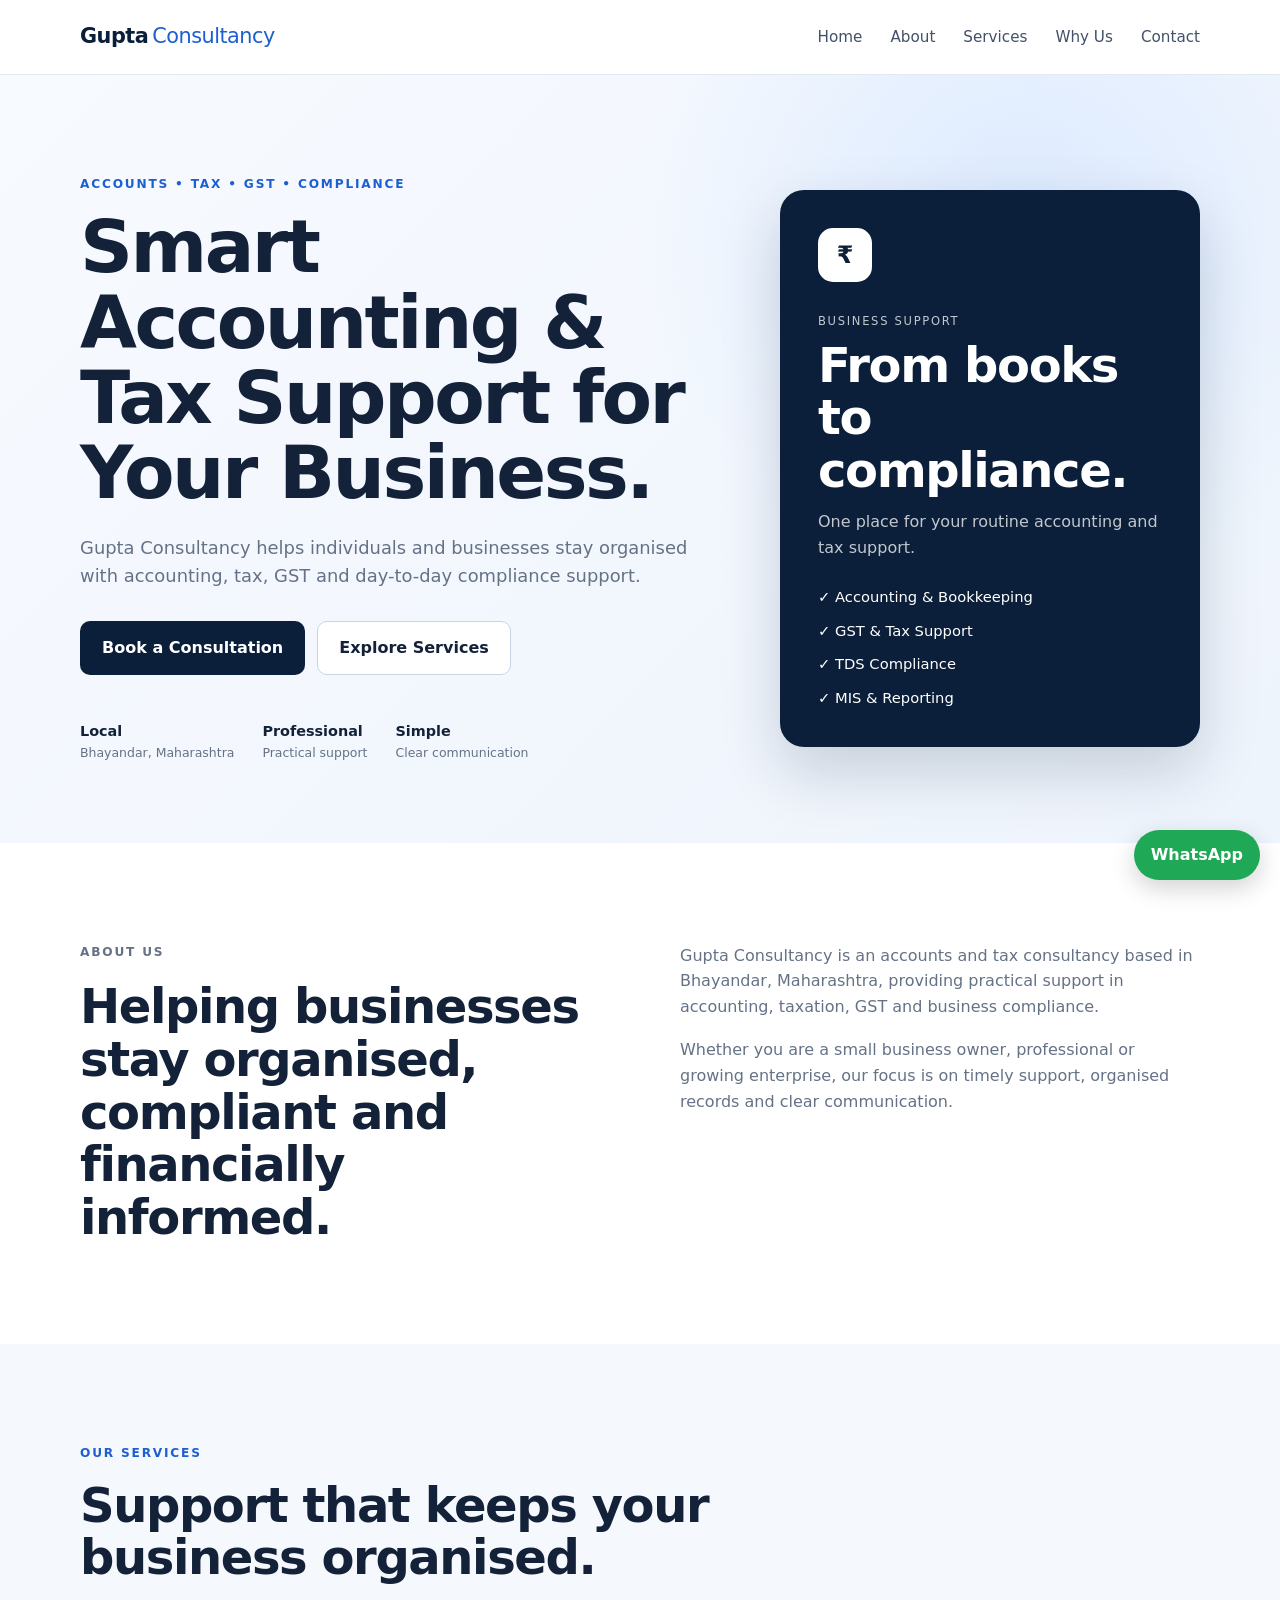
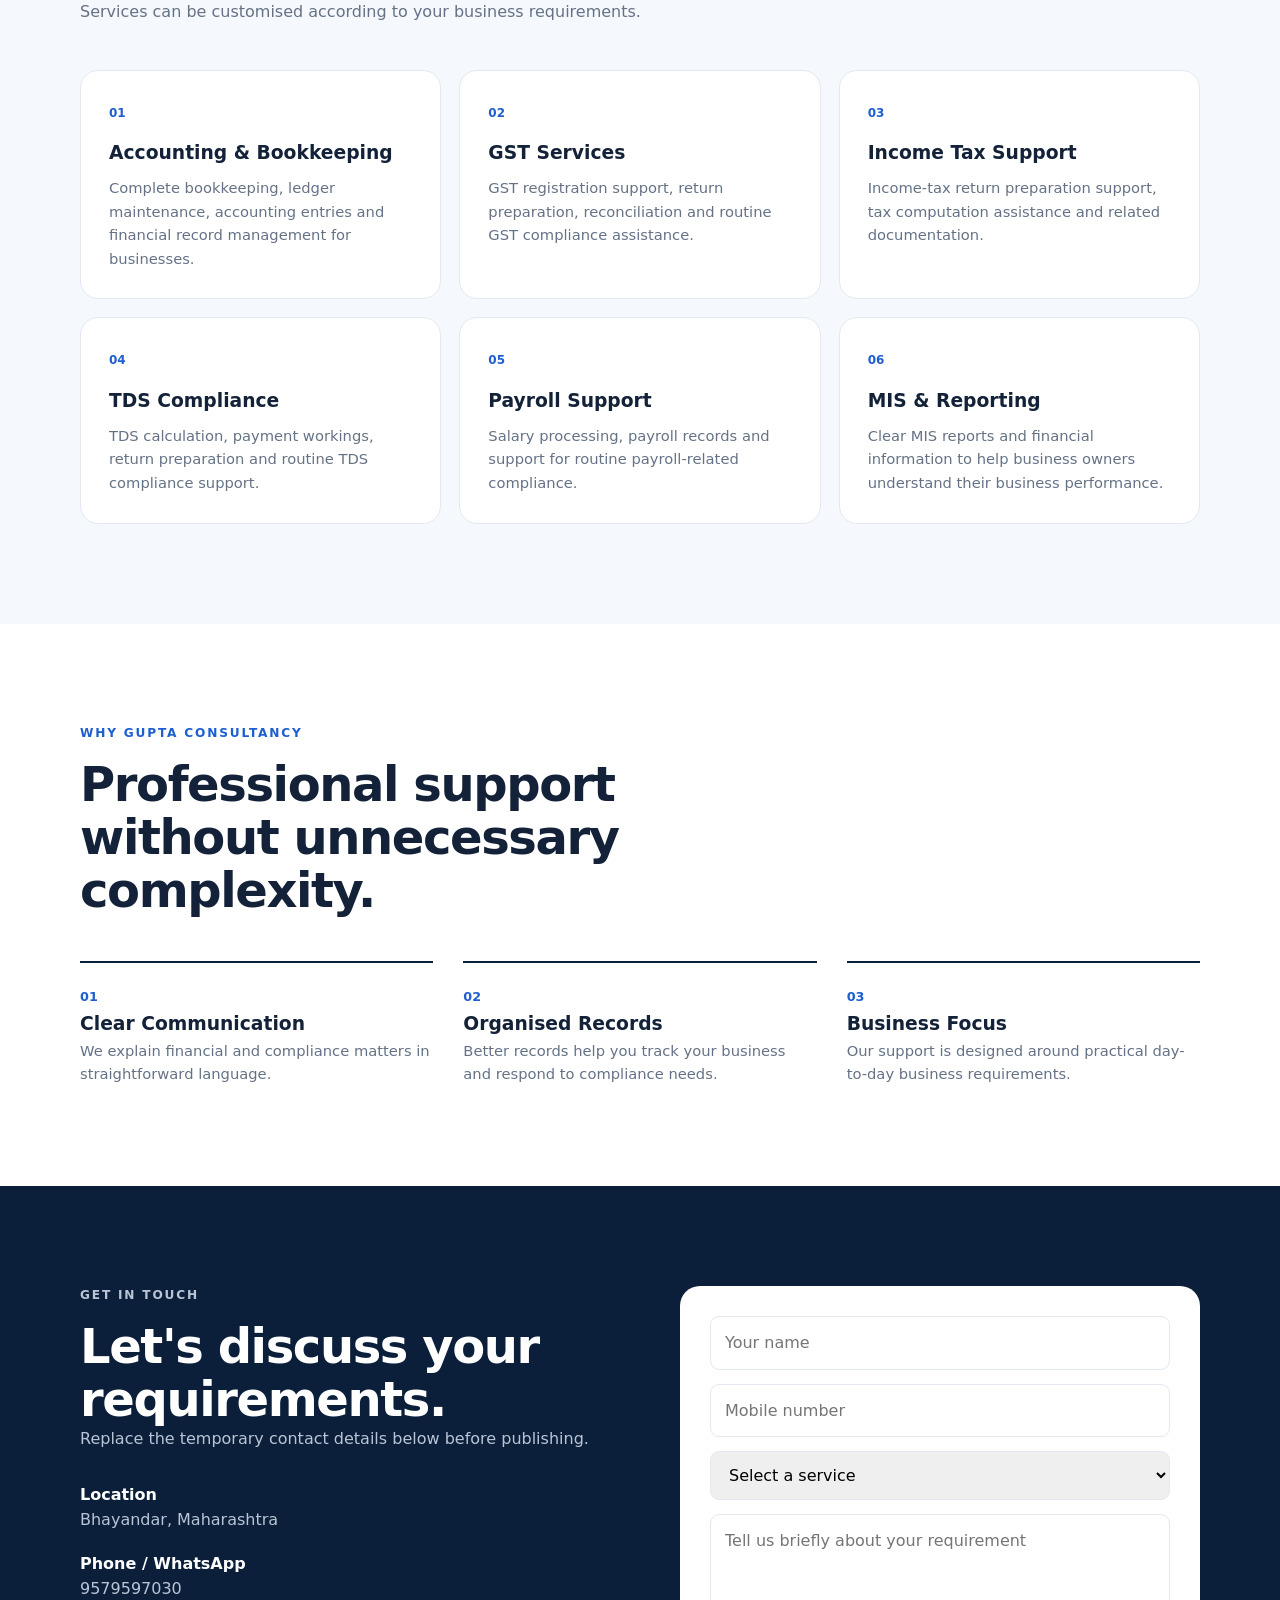
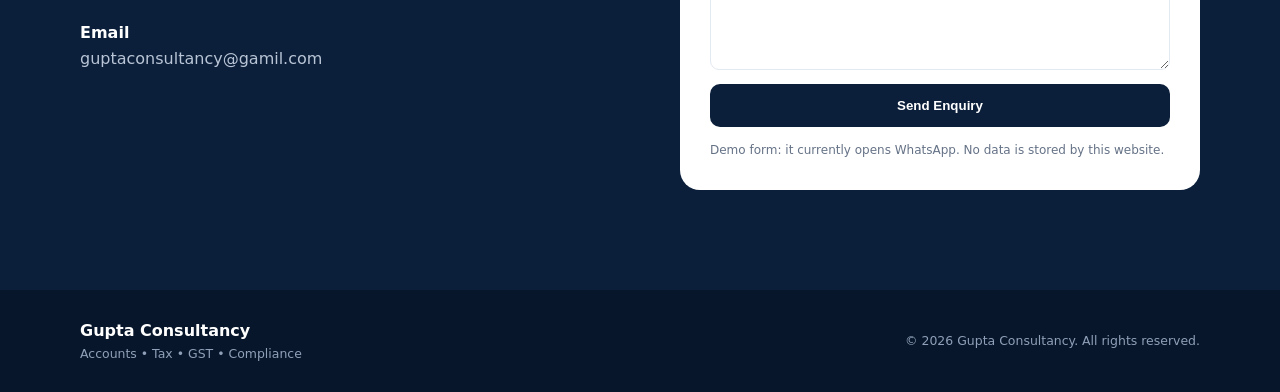
==== index.html @ 41d50bc6 "Add files via upload" ====
<!DOCTYPE html>
<html lang="en">
<head>
  <meta charset="UTF-8">
  <meta name="viewport" content="width=device-width, initial-scale=1.0">
  <meta name="description" content="Gupta Consultancy provides accounting, taxation, GST and business compliance support in Bhayandar, Maharashtra.">
  <title>Gupta Consultancy | Accounts, Tax & GST</title>
  <link rel="stylesheet" href="style.css">
</head>
<body>
  <header class="header">
    <div class="container nav">
      <a class="logo" href="#home">Gupta<span>Consultancy</span></a>
      <button class="menu-btn" aria-label="Open menu">☰</button>
      <nav class="nav-links">
        <a href="#home">Home</a>
        <a href="#about">About</a>
        <a href="#services">Services</a>
        <a href="#why-us">Why Us</a>
        <a href="#contact">Contact</a>
      </nav>
    </div>
  </header>

  <main>
    <section id="home" class="hero">
      <div class="container hero-grid">
        <div>
          <p class="eyebrow">ACCOUNTS • TAX • GST • COMPLIANCE</p>
          <h1>Smart Accounting & Tax Support for Your Business.</h1>
          <p class="hero-text">
            Gupta Consultancy helps individuals and businesses stay organised with
            accounting, tax, GST and day-to-day compliance support.
          </p>
          <div class="hero-actions">
            <a class="btn primary" href="#contact">Book a Consultation</a>
            <a class="btn secondary" href="#services">Explore Services</a>
          </div>
          <div class="trust-row">
            <div><strong>Local</strong><span>Bhayandar, Maharashtra</span></div>
            <div><strong>Professional</strong><span>Practical support</span></div>
            <div><strong>Simple</strong><span>Clear communication</span></div>
          </div>
        </div>
        <div class="hero-card">
          <div class="card-icon">₹</div>
          <p class="card-label">BUSINESS SUPPORT</p>
          <h2>From books to compliance.</h2>
          <p>One place for your routine accounting and tax support.</p>
          <div class="mini-list">
            <span>✓ Accounting & Bookkeeping</span>
            <span>✓ GST & Tax Support</span>
            <span>✓ TDS Compliance</span>
            <span>✓ MIS & Reporting</span>
          </div>
        </div>
      </div>
    </section>

    <section id="about" class="section">
      <div class="container two-col">
        <div>
          <p class="eyebrow">ABOUT US</p>
          <h2>Helping businesses stay organised, compliant and financially informed.</h2>
        </div>
        <div>
          <p>
            Gupta Consultancy is an accounts and tax consultancy based in Bhayandar,
            Maharashtra, providing practical support in accounting, taxation, GST and
            business compliance.
          </p>
          <p>
            Whether you are a small business owner, professional or growing enterprise,
            our focus is on timely support, organised records and clear communication.
          </p>
        </div>
      </div>
    </section>

    <section id="services" class="section light">
      <div class="container">
        <div class="section-heading">
          <p class="eyebrow">OUR SERVICES</p>
          <h2>Support that keeps your business organised.</h2>
          <p>Services can be customised according to your business requirements.</p>
        </div>
        <div class="service-grid">
          <article class="service-card"><span>01</span><h3>Accounting & Bookkeeping</h3><p>Complete bookkeeping, ledger maintenance, accounting entries and financial record management for businesses.</p></article>
          <article class="service-card"><span>02</span><h3>GST Services</h3><p>GST registration support, return preparation, reconciliation and routine GST compliance assistance.</p></article>
          <article class="service-card"><span>03</span><h3>Income Tax Support</h3><p>Income-tax return preparation support, tax computation assistance and related documentation.</p></article>
          <article class="service-card"><span>04</span><h3>TDS Compliance</h3><p>TDS calculation, payment workings, return preparation and routine TDS compliance support.</p></article>
          <article class="service-card"><span>05</span><h3>Payroll Support</h3><p>Salary processing, payroll records and support for routine payroll-related compliance.</p></article>
          <article class="service-card"><span>06</span><h3>MIS & Reporting</h3><p>Clear MIS reports and financial information to help business owners understand their business performance.</p></article>
        </div>
      </div>
    </section>

    <section id="why-us" class="section">
      <div class="container">
        <div class="section-heading">
          <p class="eyebrow">WHY GUPTA CONSULTANCY</p>
          <h2>Professional support without unnecessary complexity.</h2>
        </div>
        <div class="why-grid">
          <div><strong>01</strong><h3>Clear Communication</h3><p>We explain financial and compliance matters in straightforward language.</p></div>
          <div><strong>02</strong><h3>Organised Records</h3><p>Better records help you track your business and respond to compliance needs.</p></div>
          <div><strong>03</strong><h3>Business Focus</h3><p>Our support is designed around practical day-to-day business requirements.</p></div>
        </div>
      </div>
    </section>

    <section id="contact" class="section contact-section">
      <div class="container contact-grid">
        <div>
          <p class="eyebrow">GET IN TOUCH</p>
          <h2>Let's discuss your requirements.</h2>
          <p>Replace the temporary contact details below before publishing.</p>
          <div class="contact-details">
            <p><strong>Location</strong><br>Bhayandar, Maharashtra</p>
            <p><strong>Phone / WhatsApp</strong><br><span id="phone-display">9579597030</span></p>
            <p><strong>Email</strong><br>guptaconsultancy@gamil.com</p>
          </div>
        </div>

        <form id="contact-form" class="contact-form">
          <input type="text" id="name" placeholder="Your name" required>
          <input type="tel" id="phone" placeholder="Mobile number" required>
          <select id="service" required>
            <option value="">Select a service</option>
            <option>Accounting & Bookkeeping</option>
            <option>GST Services</option>
            <option>Income Tax Support</option>
            <option>TDS Compliance</option>
            <option>Payroll Support</option>
            <option>MIS & Reporting</option>
          </select>
          <textarea id="message" rows="5" placeholder="Tell us briefly about your requirement"></textarea>
          <button class="btn primary" type="submit">Send Enquiry</button>
          <small>Demo form: it currently opens WhatsApp. No data is stored by this website.</small>
        </form>
      </div>
    </section>
  </main>

  <a class="whatsapp" href="#" id="whatsapp-btn" aria-label="Contact on WhatsApp">WhatsApp</a>

  <footer class="footer">
    <div class="container footer-inner">
      <div><strong>Gupta Consultancy</strong><span>Accounts • Tax • GST • Compliance</span></div>
      <p>© <span id="year"></span> Gupta Consultancy. All rights reserved.</p>
    </div>
  </footer>

  <script src="script.js"></script>
</body>
</html>
---- style.css ----
*{box-sizing:border-box;margin:0;padding:0}
:root{--navy:#0b1f3a;--blue:#1d5fd1;--ink:#132238;--muted:#657286;--light:#f5f8fc;--line:#e3e9f1;--white:#fff}
html{scroll-behavior:smooth}
body{font-family:Inter,system-ui,-apple-system,BlinkMacSystemFont,"Segoe UI",sans-serif;color:var(--ink);line-height:1.6;background:var(--white)}
a{text-decoration:none;color:inherit}
.container{width:min(1120px,92%);margin:auto}
.header{position:sticky;top:0;z-index:20;background:rgba(255,255,255,.94);backdrop-filter:blur(10px);border-bottom:1px solid var(--line)}
.nav{height:74px;display:flex;align-items:center;justify-content:space-between}
.logo{font-size:1.3rem;font-weight:800;letter-spacing:-.5px;color:var(--navy)}
.logo span{font-weight:500;color:var(--blue);margin-left:4px}
.nav-links{display:flex;gap:28px;font-size:.95rem;color:#425169}
.nav-links a:hover{color:var(--blue)}
.menu-btn{display:none;border:0;background:none;font-size:1.5rem}
.hero{background:radial-gradient(circle at 80% 20%,#dceaff 0,transparent 32%),linear-gradient(135deg,#f7faff,#eef4fc);padding:100px 0 80px}
.hero-grid{display:grid;grid-template-columns:1.2fr .8fr;gap:70px;align-items:center}
.eyebrow{font-size:.76rem;font-weight:800;letter-spacing:1.8px;color:var(--blue);margin-bottom:15px}
h1{font-size:clamp(2.6rem,6vw,4.6rem);line-height:1.02;letter-spacing:-2.5px;max-width:760px}
h2{font-size:clamp(2rem,4vw,3rem);line-height:1.1;letter-spacing:-1.4px}
.hero-text{font-size:1.12rem;color:var(--muted);max-width:650px;margin:24px 0 30px}
.hero-actions{display:flex;gap:12px;flex-wrap:wrap}
.btn{display:inline-flex;align-items:center;justify-content:center;padding:13px 21px;border-radius:10px;font-weight:700;border:1px solid transparent;cursor:pointer}
.primary{background:var(--navy);color:#fff}
.primary:hover{background:#15335e}
.secondary{border-color:#c8d4e5;background:#fff}
.trust-row{display:flex;gap:28px;margin-top:45px;flex-wrap:wrap}
.trust-row div{display:flex;flex-direction:column}
.trust-row strong{font-size:.9rem}.trust-row span{font-size:.78rem;color:var(--muted)}
.hero-card{background:var(--navy);color:#fff;border-radius:24px;padding:38px;box-shadow:0 25px 60px rgba(11,31,58,.18)}
.card-icon{width:54px;height:54px;border-radius:15px;background:#fff;color:var(--navy);display:grid;place-items:center;font-weight:900;font-size:1.5rem;margin-bottom:30px}
.card-label{font-size:.72rem;letter-spacing:1.7px;opacity:.65}
.hero-card h2{margin:8px 0 12px}.hero-card>p{opacity:.75}
.mini-list{margin-top:25px;display:grid;gap:10px;font-size:.92rem}
.section{padding:100px 0}.light{background:var(--light)}
.two-col{display:grid;grid-template-columns:1fr 1fr;gap:80px}.two-col p{color:var(--muted);margin-bottom:18px}
.section-heading{max-width:700px;margin-bottom:45px}.section-heading>p:last-child{color:var(--muted);margin-top:15px}
.service-grid{display:grid;grid-template-columns:repeat(3,1fr);gap:18px}
.service-card{background:#fff;border:1px solid var(--line);border-radius:18px;padding:28px;transition:.2s}
.service-card:hover{transform:translateY(-4px);box-shadow:0 15px 35px rgba(18,40,70,.08)}
.service-card span{font-size:.75rem;color:var(--blue);font-weight:800}.service-card h3{margin:14px 0 8px}.service-card p,.why-grid p{color:var(--muted);font-size:.92rem}
.why-grid{display:grid;grid-template-columns:repeat(3,1fr);gap:30px}.why-grid>div{border-top:2px solid var(--navy);padding-top:20px}.why-grid strong{color:var(--blue);font-size:.8rem}
.contact-section{background:var(--navy);color:#fff}.contact-grid{display:grid;grid-template-columns:1fr 1fr;gap:80px}.contact-section p{color:#b9c5d6}.contact-details{margin-top:30px;display:grid;gap:18px}.contact-details strong{color:#fff}
.contact-form{background:#fff;padding:30px;border-radius:20px;display:grid;gap:14px}
.contact-form input,.contact-form select,.contact-form textarea{width:100%;border:1px solid var(--line);border-radius:9px;padding:13px 14px;font:inherit;outline:none}
.contact-form input:focus,.contact-form select:focus,.contact-form textarea:focus{border-color:var(--blue)}
.contact-form small{color:var(--muted);font-size:.75rem}
.whatsapp{position:fixed;right:20px;bottom:20px;z-index:30;background:#1fa855;color:#fff;padding:12px 17px;border-radius:999px;font-weight:800;box-shadow:0 8px 25px rgba(0,0,0,.18)}
.footer{background:#07162a;color:#fff;padding:28px 0}.footer-inner{display:flex;justify-content:space-between;gap:20px;align-items:center}.footer-inner div{display:flex;flex-direction:column}.footer-inner span,.footer p{font-size:.78rem;color:#8fa0b8}
@media(max-width:800px){.menu-btn{display:block}.nav-links{display:none;position:absolute;top:74px;left:0;right:0;background:#fff;padding:20px 4%;border-bottom:1px solid var(--line);flex-direction:column;gap:15px}.nav-links.open{display:flex}.hero{padding:70px 0 55px}.hero-grid,.two-col,.contact-grid{grid-template-columns:1fr;gap:40px}.service-grid,.why-grid{grid-template-columns:1fr}.section{padding:70px 0}.trust-row{gap:18px}.footer-inner{flex-direction:column;align-items:flex-start}}
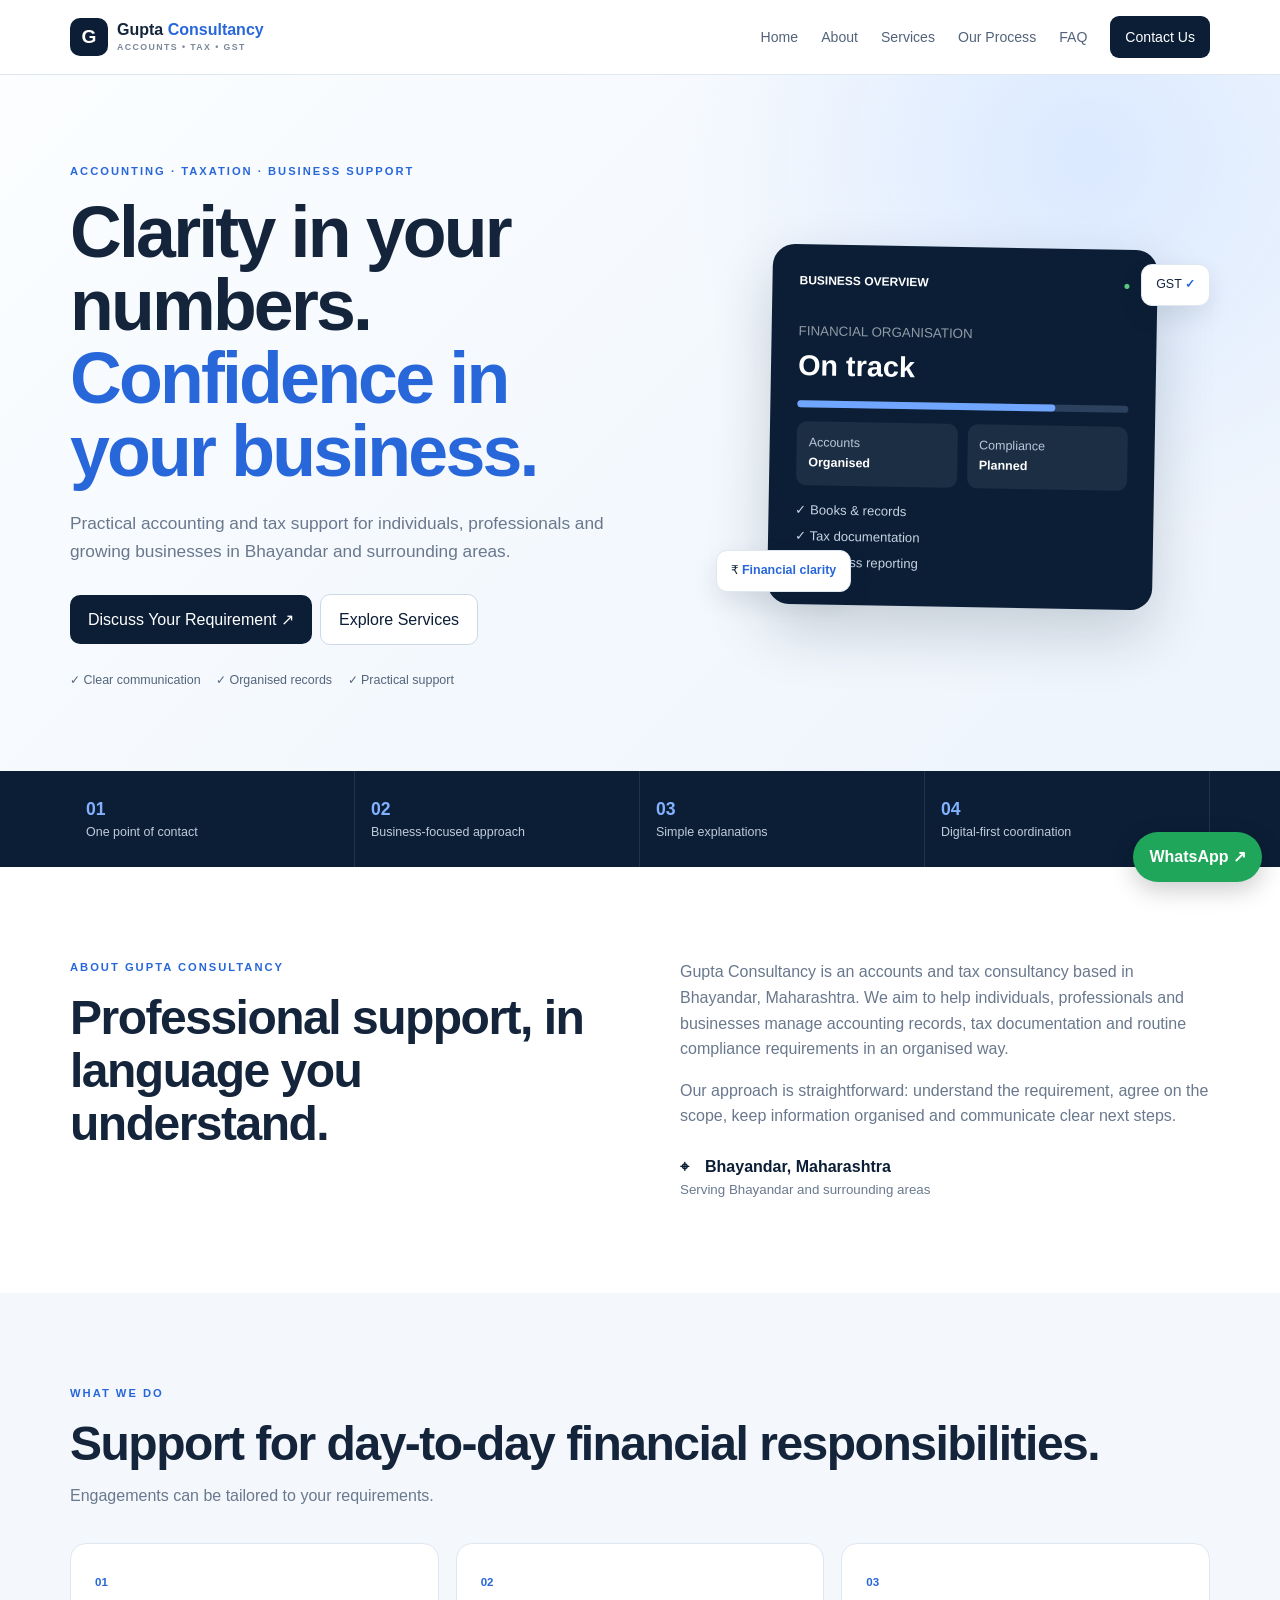
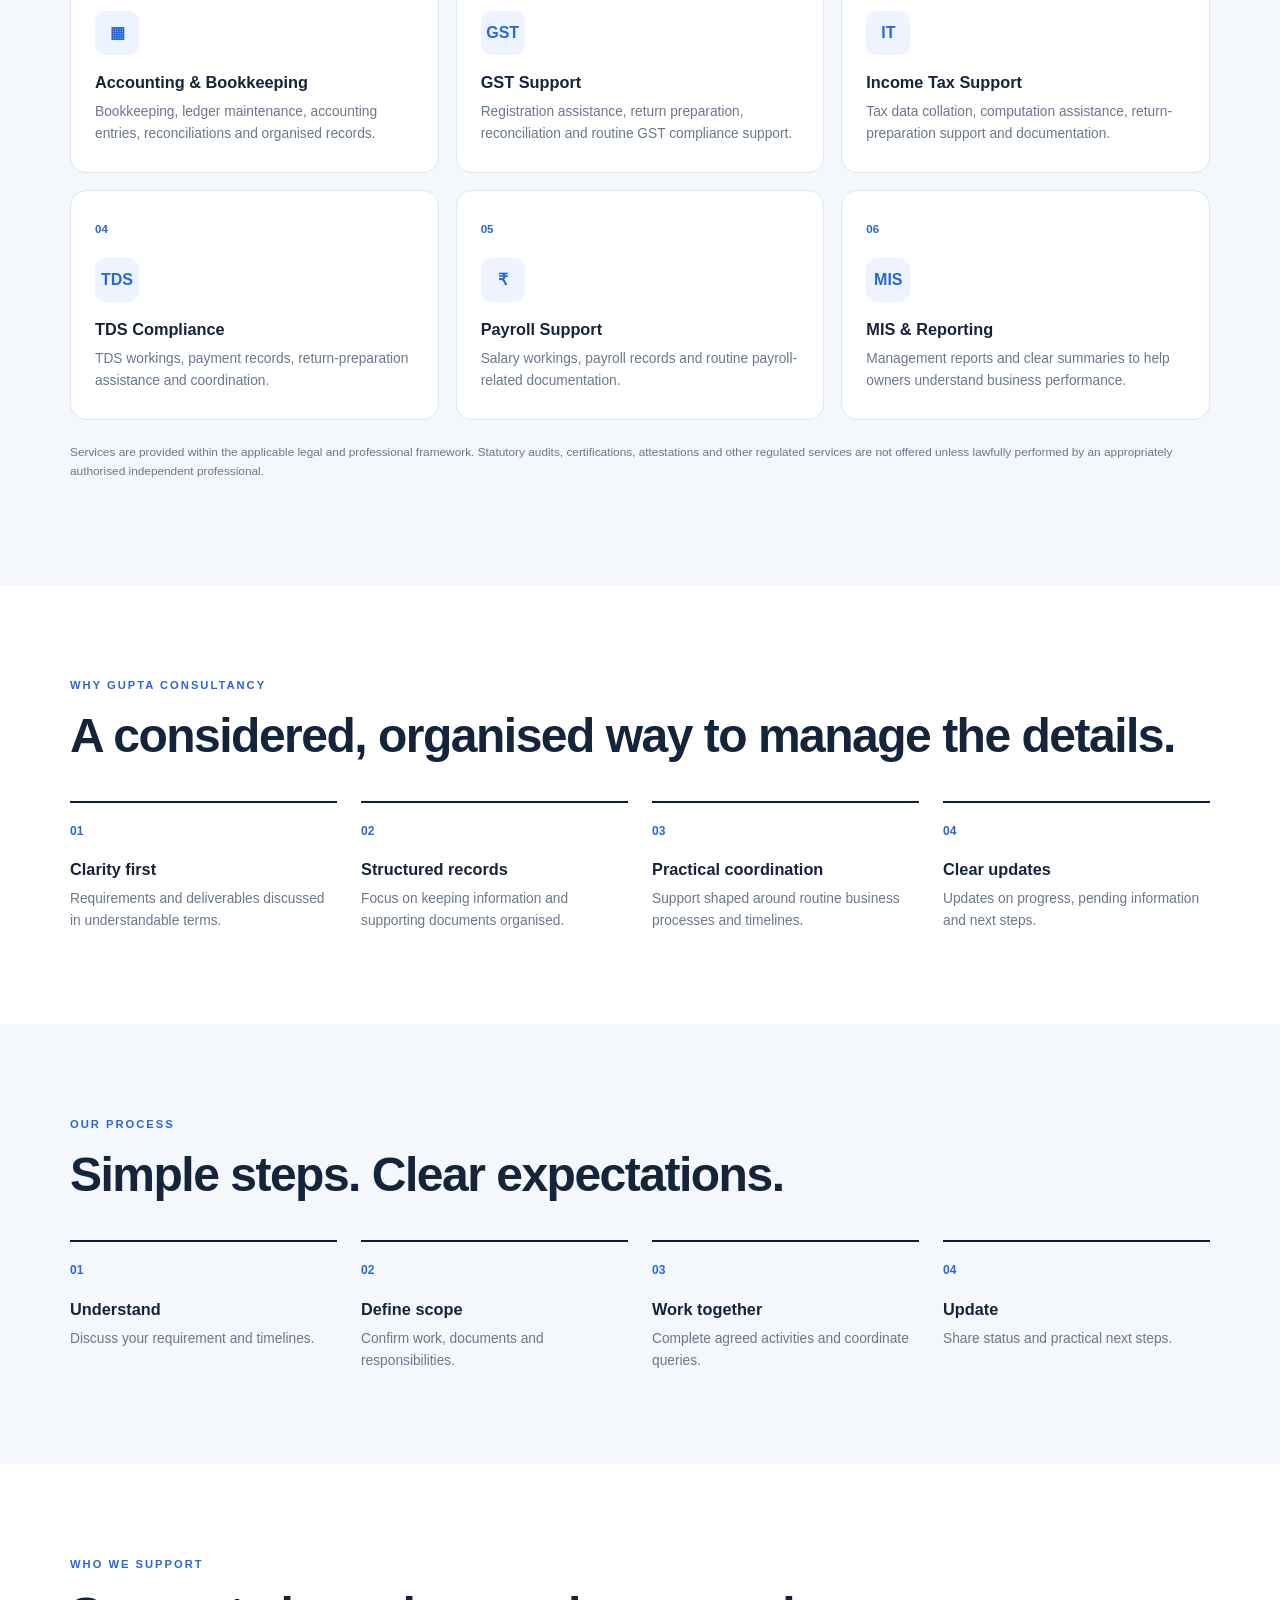
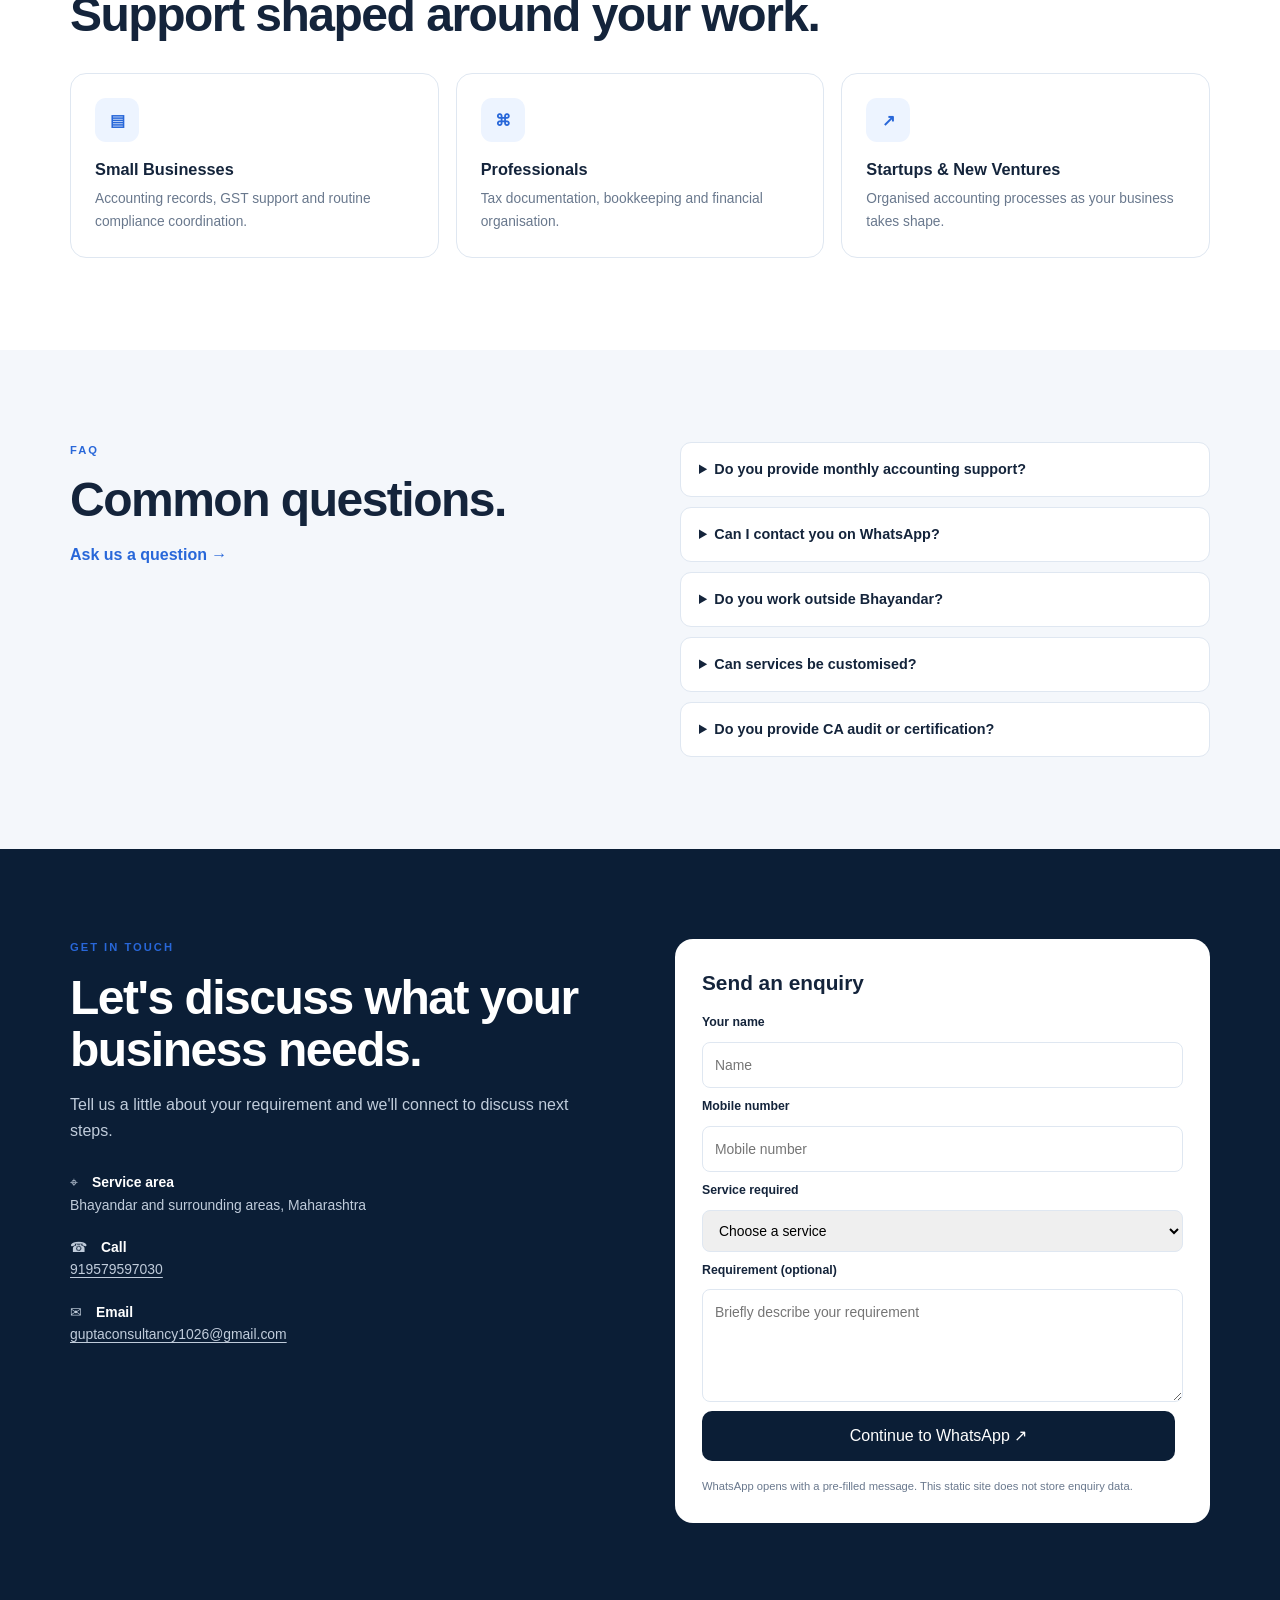
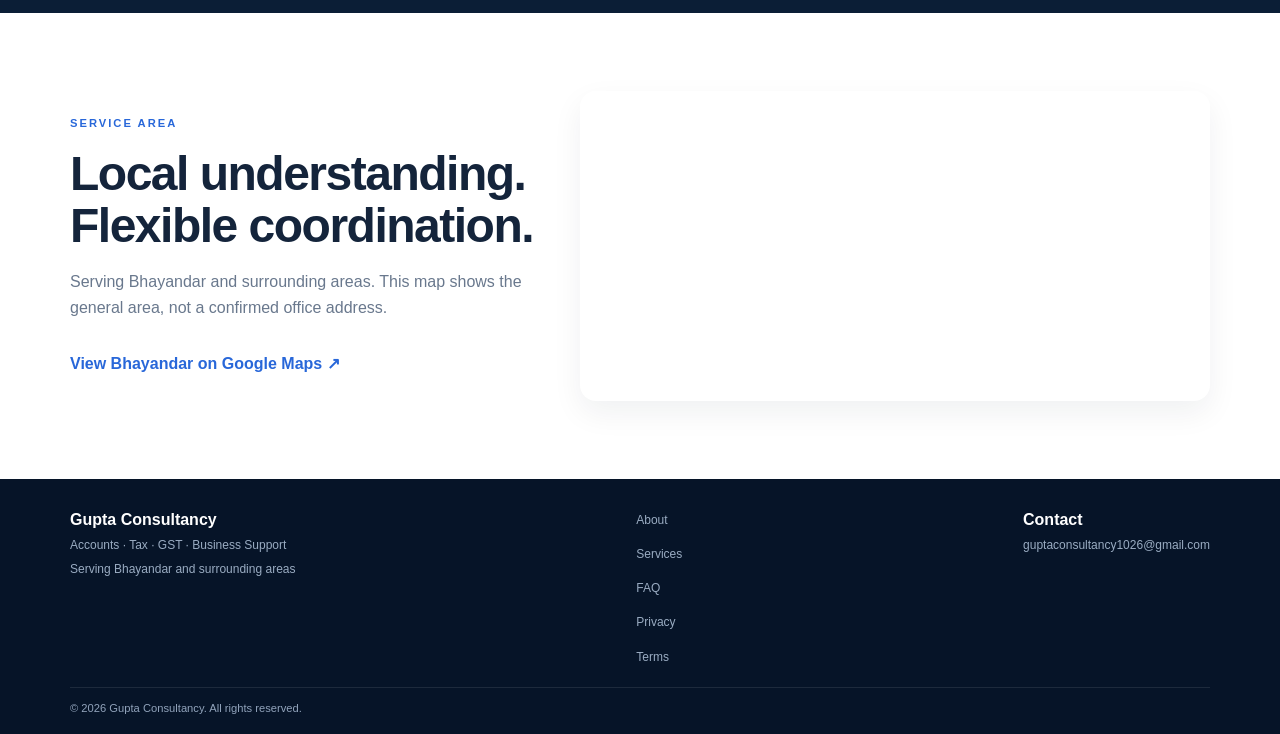
==== commit 96e5f2c2: "Add files via upload" ====
--- a/index.html
+++ b/index.html
@@ -1,156 +1,14 @@
-<!DOCTYPE html>
-<html lang="en">
-<head>
-  <meta charset="UTF-8">
-  <meta name="viewport" content="width=device-width, initial-scale=1.0">
-  <meta name="description" content="Gupta Consultancy provides accounting, taxation, GST and business compliance support in Bhayandar, Maharashtra.">
-  <title>Gupta Consultancy | Accounts, Tax & GST</title>
-  <link rel="stylesheet" href="style.css">
-</head>
-<body>
-  <header class="header">
-    <div class="container nav">
-      <a class="logo" href="#home">Gupta<span>Consultancy</span></a>
-      <button class="menu-btn" aria-label="Open menu">☰</button>
-      <nav class="nav-links">
-        <a href="#home">Home</a>
-        <a href="#about">About</a>
-        <a href="#services">Services</a>
-        <a href="#why-us">Why Us</a>
-        <a href="#contact">Contact</a>
-      </nav>
-    </div>
-  </header>
-
-  <main>
-    <section id="home" class="hero">
-      <div class="container hero-grid">
-        <div>
-          <p class="eyebrow">ACCOUNTS • TAX • GST • COMPLIANCE</p>
-          <h1>Smart Accounting & Tax Support for Your Business.</h1>
-          <p class="hero-text">
-            Gupta Consultancy helps individuals and businesses stay organised with
-            accounting, tax, GST and day-to-day compliance support.
-          </p>
-          <div class="hero-actions">
-            <a class="btn primary" href="#contact">Book a Consultation</a>
-            <a class="btn secondary" href="#services">Explore Services</a>
-          </div>
-          <div class="trust-row">
-            <div><strong>Local</strong><span>Bhayandar, Maharashtra</span></div>
-            <div><strong>Professional</strong><span>Practical support</span></div>
-            <div><strong>Simple</strong><span>Clear communication</span></div>
-          </div>
-        </div>
-        <div class="hero-card">
-          <div class="card-icon">₹</div>
-          <p class="card-label">BUSINESS SUPPORT</p>
-          <h2>From books to compliance.</h2>
-          <p>One place for your routine accounting and tax support.</p>
-          <div class="mini-list">
-            <span>✓ Accounting & Bookkeeping</span>
-            <span>✓ GST & Tax Support</span>
-            <span>✓ TDS Compliance</span>
-            <span>✓ MIS & Reporting</span>
-          </div>
-        </div>
-      </div>
-    </section>
-
-    <section id="about" class="section">
-      <div class="container two-col">
-        <div>
-          <p class="eyebrow">ABOUT US</p>
-          <h2>Helping businesses stay organised, compliant and financially informed.</h2>
-        </div>
-        <div>
-          <p>
-            Gupta Consultancy is an accounts and tax consultancy based in Bhayandar,
-            Maharashtra, providing practical support in accounting, taxation, GST and
-            business compliance.
-          </p>
-          <p>
-            Whether you are a small business owner, professional or growing enterprise,
-            our focus is on timely support, organised records and clear communication.
-          </p>
-        </div>
-      </div>
-    </section>
-
-    <section id="services" class="section light">
-      <div class="container">
-        <div class="section-heading">
-          <p class="eyebrow">OUR SERVICES</p>
-          <h2>Support that keeps your business organised.</h2>
-          <p>Services can be customised according to your business requirements.</p>
-        </div>
-        <div class="service-grid">
-          <article class="service-card"><span>01</span><h3>Accounting & Bookkeeping</h3><p>Complete bookkeeping, ledger maintenance, accounting entries and financial record management for businesses.</p></article>
-          <article class="service-card"><span>02</span><h3>GST Services</h3><p>GST registration support, return preparation, reconciliation and routine GST compliance assistance.</p></article>
-          <article class="service-card"><span>03</span><h3>Income Tax Support</h3><p>Income-tax return preparation support, tax computation assistance and related documentation.</p></article>
-          <article class="service-card"><span>04</span><h3>TDS Compliance</h3><p>TDS calculation, payment workings, return preparation and routine TDS compliance support.</p></article>
-          <article class="service-card"><span>05</span><h3>Payroll Support</h3><p>Salary processing, payroll records and support for routine payroll-related compliance.</p></article>
-          <article class="service-card"><span>06</span><h3>MIS & Reporting</h3><p>Clear MIS reports and financial information to help business owners understand their business performance.</p></article>
-        </div>
-      </div>
-    </section>
-
-    <section id="why-us" class="section">
-      <div class="container">
-        <div class="section-heading">
-          <p class="eyebrow">WHY GUPTA CONSULTANCY</p>
-          <h2>Professional support without unnecessary complexity.</h2>
-        </div>
-        <div class="why-grid">
-          <div><strong>01</strong><h3>Clear Communication</h3><p>We explain financial and compliance matters in straightforward language.</p></div>
-          <div><strong>02</strong><h3>Organised Records</h3><p>Better records help you track your business and respond to compliance needs.</p></div>
-          <div><strong>03</strong><h3>Business Focus</h3><p>Our support is designed around practical day-to-day business requirements.</p></div>
-        </div>
-      </div>
-    </section>
-
-    <section id="contact" class="section contact-section">
-      <div class="container contact-grid">
-        <div>
-          <p class="eyebrow">GET IN TOUCH</p>
-          <h2>Let's discuss your requirements.</h2>
-          <p>Replace the temporary contact details below before publishing.</p>
-          <div class="contact-details">
-            <p><strong>Location</strong><br>Bhayandar, Maharashtra</p>
-            <p><strong>Phone / WhatsApp</strong><br><span id="phone-display">9579597030</span></p>
-            <p><strong>Email</strong><br>guptaconsultancy@gamil.com</p>
-          </div>
-        </div>
-
-        <form id="contact-form" class="contact-form">
-          <input type="text" id="name" placeholder="Your name" required>
-          <input type="tel" id="phone" placeholder="Mobile number" required>
-          <select id="service" required>
-            <option value="">Select a service</option>
-            <option>Accounting & Bookkeeping</option>
-            <option>GST Services</option>
-            <option>Income Tax Support</option>
-            <option>TDS Compliance</option>
-            <option>Payroll Support</option>
-            <option>MIS & Reporting</option>
-          </select>
-          <textarea id="message" rows="5" placeholder="Tell us briefly about your requirement"></textarea>
-          <button class="btn primary" type="submit">Send Enquiry</button>
-          <small>Demo form: it currently opens WhatsApp. No data is stored by this website.</small>
-        </form>
-      </div>
-    </section>
-  </main>
-
-  <a class="whatsapp" href="#" id="whatsapp-btn" aria-label="Contact on WhatsApp">WhatsApp</a>
-
-  <footer class="footer">
-    <div class="container footer-inner">
-      <div><strong>Gupta Consultancy</strong><span>Accounts • Tax • GST • Compliance</span></div>
-      <p>© <span id="year"></span> Gupta Consultancy. All rights reserved.</p>
-    </div>
-  </footer>
-
-  <script src="script.js"></script>
-</body>
-</html>
+<!doctype html><html lang="en"><head><meta charset="utf-8"><meta name="viewport" content="width=device-width,initial-scale=1"><meta name="description" content="Gupta Consultancy provides accounting, tax, GST, TDS, payroll and MIS support in Bhayandar and surrounding areas."><meta name="robots" content="index,follow"><meta property="og:title" content="Gupta Consultancy | Accounts, Tax & GST"><meta property="og:description" content="Practical accounts, tax and compliance support in Bhayandar."><meta name="theme-color" content="#0b1e36"><title>Gupta Consultancy | Accounts, Tax & GST Support</title><link rel="icon" href="favicon.svg"><link rel="stylesheet" href="style.css"></head><body>
+<header><div class="wrap nav"><a class="brand" href="#home"><b class="mark">G</b><span>Gupta <em>Consultancy</em><small>ACCOUNTS • TAX • GST</small></span></a><button class="menu" aria-label="Toggle menu" aria-expanded="false">☰</button><nav><a href="#home">Home</a><a href="#about">About</a><a href="#services">Services</a><a href="#process">Our Process</a><a href="#faq">FAQ</a><a class="navbtn" href="#contact">Contact Us</a></nav></div></header>
+<main><section class="hero" id="home"><div class="wrap hero-grid"><div><p class="eyebrow">ACCOUNTING · TAXATION · BUSINESS SUPPORT</p><h1>Clarity in your numbers.<em> Confidence in your business.</em></h1><p class="lead">Practical accounting and tax support for individuals, professionals and growing businesses in Bhayandar and surrounding areas.</p><a class="btn" href="#contact">Discuss Your Requirement ↗</a><a class="btn alt" href="#services">Explore Services</a><div class="ticks">✓ Clear communication　 ✓ Organised records　 ✓ Practical support</div></div><div class="visual"><div class="float top">GST <b>✓</b></div><div class="panel"><div class="panel-head">BUSINESS OVERVIEW <b>●</b></div><small>FINANCIAL ORGANISATION</small><h2>On track</h2><div class="bar"><i></i></div><div class="metrics"><div>Accounts<strong>Organised</strong></div><div>Compliance<strong>Planned</strong></div></div><p>✓ Books & records</p><p>✓ Tax documentation</p><p>✓ Business reporting</p></div><div class="float bottom">₹ <b>Financial clarity</b></div></div></div></section>
+<section class="strip"><div class="wrap strip-grid"><div><b>01</b>One point of contact</div><div><b>02</b>Business-focused approach</div><div><b>03</b>Simple explanations</div><div><b>04</b>Digital-first coordination</div></div></section>
+<section class="section" id="about"><div class="wrap two"><div><p class="eyebrow">ABOUT GUPTA CONSULTANCY</p><h2>Professional support, in language you understand.</h2></div><div class="muted"><p>Gupta Consultancy is an accounts and tax consultancy based in Bhayandar, Maharashtra. We aim to help individuals, professionals and businesses manage accounting records, tax documentation and routine compliance requirements in an organised way.</p><p>Our approach is straightforward: understand the requirement, agree on the scope, keep information organised and communicate clear next steps.</p><div class="location"><b>⌖　Bhayandar, Maharashtra</b><small>Serving Bhayandar and surrounding areas</small></div></div></div></section>
+<section class="section pale" id="services"><div class="wrap"><p class="eyebrow">WHAT WE DO</p><h2>Support for day-to-day financial responsibilities.</h2><p class="muted intro">Engagements can be tailored to your requirements.</p><div class="cards">
+<article><b>01</b><i>▦</i><h3>Accounting & Bookkeeping</h3><p>Bookkeeping, ledger maintenance, accounting entries, reconciliations and organised records.</p></article><article><b>02</b><i>GST</i><h3>GST Support</h3><p>Registration assistance, return preparation, reconciliation and routine GST compliance support.</p></article><article><b>03</b><i>IT</i><h3>Income Tax Support</h3><p>Tax data collation, computation assistance, return-preparation support and documentation.</p></article><article><b>04</b><i>TDS</i><h3>TDS Compliance</h3><p>TDS workings, payment records, return-preparation assistance and coordination.</p></article><article><b>05</b><i>₹</i><h3>Payroll Support</h3><p>Salary workings, payroll records and routine payroll-related documentation.</p></article><article><b>06</b><i>MIS</i><h3>MIS & Reporting</h3><p>Management reports and clear summaries to help owners understand business performance.</p></article></div><p class="scope">Services are provided within the applicable legal and professional framework. Statutory audits, certifications, attestations and other regulated services are not offered unless lawfully performed by an appropriately authorised independent professional.</p></div></section>
+<section class="section" id="why"><div class="wrap"><p class="eyebrow">WHY GUPTA CONSULTANCY</p><h2>A considered, organised way to manage the details.</h2><div class="four"><div><b>01</b><h3>Clarity first</h3><p>Requirements and deliverables discussed in understandable terms.</p></div><div><b>02</b><h3>Structured records</h3><p>Focus on keeping information and supporting documents organised.</p></div><div><b>03</b><h3>Practical coordination</h3><p>Support shaped around routine business processes and timelines.</p></div><div><b>04</b><h3>Clear updates</h3><p>Updates on progress, pending information and next steps.</p></div></div></div></section>
+<section class="section pale" id="process"><div class="wrap"><p class="eyebrow">OUR PROCESS</p><h2>Simple steps. Clear expectations.</h2><div class="four process"><div><b>01</b><h3>Understand</h3><p>Discuss your requirement and timelines.</p></div><div><b>02</b><h3>Define scope</h3><p>Confirm work, documents and responsibilities.</p></div><div><b>03</b><h3>Work together</h3><p>Complete agreed activities and coordinate queries.</p></div><div><b>04</b><h3>Update</h3><p>Share status and practical next steps.</p></div></div></div></section>
+<section class="section" id="clients"><div class="wrap"><p class="eyebrow">WHO WE SUPPORT</p><h2>Support shaped around your work.</h2><div class="three"><article><i>▤</i><h3>Small Businesses</h3><p>Accounting records, GST support and routine compliance coordination.</p></article><article><i>⌘</i><h3>Professionals</h3><p>Tax documentation, bookkeeping and financial organisation.</p></article><article><i>↗</i><h3>Startups & New Ventures</h3><p>Organised accounting processes as your business takes shape.</p></article></div></div></section>
+<section class="section pale" id="faq"><div class="wrap two"><div><p class="eyebrow">FAQ</p><h2>Common questions.</h2><a class="textlink" href="#contact">Ask us a question →</a></div><div class="faqs"><details><summary>Do you provide monthly accounting support?</summary><p>Monthly support may be arranged based on transaction volume, records and agreed scope.</p></details><details><summary>Can I contact you on WhatsApp?</summary><p>Yes. Use the WhatsApp button or enquiry form once the business number is configured.</p></details><details><summary>Do you work outside Bhayandar?</summary><p>Many routine support activities can be coordinated digitally, subject to the engagement.</p></details><details><summary>Can services be customised?</summary><p>Yes. Scope can be discussed according to requirements, timelines and records.</p></details><details><summary>Do you provide CA audit or certification?</summary><p>Gupta Consultancy is an accounts and tax consultancy, not a CA firm. Services requiring a statutory qualification or authorisation must be performed by a suitably authorised professional.</p></details></div></div></section>
+<section class="contact" id="contact"><div class="wrap contact-grid"><div><p class="eyebrow">GET IN TOUCH</p><h2>Let's discuss what your business needs.</h2><p class="contact-lead">Tell us a little about your requirement and we'll connect to discuss next steps.</p><p class="detail">⌖　<b>Service area</b><br><span>Bhayandar and surrounding areas, Maharashtra</span></p><p class="detail">☎　<b>Call</b><br><a id="phone-link" href="#contact">Add business number before launch</a></p><p class="detail">✉　<b>Email</b><br><a id="email-link" href="#contact">Add business email before launch</a></p></div><form id="enquiry"><h3>Send an enquiry</h3><label for="name">Your name</label><input id="name" required autocomplete="name" placeholder="Name"><label for="phone">Mobile number</label><input id="phone" type="tel" required autocomplete="tel" placeholder="Mobile number"><label for="service">Service required</label><select id="service" required><option value="">Choose a service</option><option>Accounting & Bookkeeping</option><option>GST Support</option><option>Income Tax Support</option><option>TDS Compliance</option><option>Payroll Support</option><option>MIS & Reporting</option><option>Other enquiry</option></select><label for="message">Requirement (optional)</label><textarea id="message" rows="4" placeholder="Briefly describe your requirement"></textarea><button class="btn" type="submit">Continue to WhatsApp ↗</button><small>WhatsApp opens with a pre-filled message. This static site does not store enquiry data.</small></form></div></section>
+<section class="map-section"><div class="wrap map-grid"><div><p class="eyebrow">SERVICE AREA</p><h2>Local understanding. Flexible coordination.</h2><p class="muted">Serving Bhayandar and surrounding areas. This map shows the general area, not a confirmed office address.</p><a class="textlink" target="_blank" rel="noopener" href="https://www.google.com/maps/search/?api=1&query=Bhayandar%2C%20Maharashtra">View Bhayandar on Google Maps ↗</a></div><iframe title="General map of Bhayandar, Maharashtra" loading="lazy" src="https://www.google.com/maps?q=Bhayandar%2C%20Maharashtra&output=embed" referrerpolicy="no-referrer-when-downgrade" allowfullscreen></iframe></div></section></main>
+<a class="whatsapp" id="wa" href="#contact">WhatsApp ↗</a><footer><div class="wrap foot"><div><b>Gupta Consultancy</b><small>Accounts · Tax · GST · Business Support</small><small>Serving Bhayandar and surrounding areas</small></div><div class="footlinks"><a href="#about">About</a><a href="#services">Services</a><a href="#faq">FAQ</a><a href="privacy.html">Privacy</a><a href="terms.html">Terms</a></div><div><b>Contact</b><small id="footemail">guptaconsultancy1026@gmail.com</small></div></div><div class="wrap copyright">© <span id="year"></span> Gupta Consultancy. All rights reserved.</div></footer><script src="script.js"></script></body></html>
--- a/style.css
+++ b/style.css
@@ -1,48 +1,2 @@
-*{box-sizing:border-box;margin:0;padding:0}
-:root{--navy:#0b1f3a;--blue:#1d5fd1;--ink:#132238;--muted:#657286;--light:#f5f8fc;--line:#e3e9f1;--white:#fff}
-html{scroll-behavior:smooth}
-body{font-family:Inter,system-ui,-apple-system,BlinkMacSystemFont,"Segoe UI",sans-serif;color:var(--ink);line-height:1.6;background:var(--white)}
-a{text-decoration:none;color:inherit}
-.container{width:min(1120px,92%);margin:auto}
-.header{position:sticky;top:0;z-index:20;background:rgba(255,255,255,.94);backdrop-filter:blur(10px);border-bottom:1px solid var(--line)}
-.nav{height:74px;display:flex;align-items:center;justify-content:space-between}
-.logo{font-size:1.3rem;font-weight:800;letter-spacing:-.5px;color:var(--navy)}
-.logo span{font-weight:500;color:var(--blue);margin-left:4px}
-.nav-links{display:flex;gap:28px;font-size:.95rem;color:#425169}
-.nav-links a:hover{color:var(--blue)}
-.menu-btn{display:none;border:0;background:none;font-size:1.5rem}
-.hero{background:radial-gradient(circle at 80% 20%,#dceaff 0,transparent 32%),linear-gradient(135deg,#f7faff,#eef4fc);padding:100px 0 80px}
-.hero-grid{display:grid;grid-template-columns:1.2fr .8fr;gap:70px;align-items:center}
-.eyebrow{font-size:.76rem;font-weight:800;letter-spacing:1.8px;color:var(--blue);margin-bottom:15px}
-h1{font-size:clamp(2.6rem,6vw,4.6rem);line-height:1.02;letter-spacing:-2.5px;max-width:760px}
-h2{font-size:clamp(2rem,4vw,3rem);line-height:1.1;letter-spacing:-1.4px}
-.hero-text{font-size:1.12rem;color:var(--muted);max-width:650px;margin:24px 0 30px}
-.hero-actions{display:flex;gap:12px;flex-wrap:wrap}
-.btn{display:inline-flex;align-items:center;justify-content:center;padding:13px 21px;border-radius:10px;font-weight:700;border:1px solid transparent;cursor:pointer}
-.primary{background:var(--navy);color:#fff}
-.primary:hover{background:#15335e}
-.secondary{border-color:#c8d4e5;background:#fff}
-.trust-row{display:flex;gap:28px;margin-top:45px;flex-wrap:wrap}
-.trust-row div{display:flex;flex-direction:column}
-.trust-row strong{font-size:.9rem}.trust-row span{font-size:.78rem;color:var(--muted)}
-.hero-card{background:var(--navy);color:#fff;border-radius:24px;padding:38px;box-shadow:0 25px 60px rgba(11,31,58,.18)}
-.card-icon{width:54px;height:54px;border-radius:15px;background:#fff;color:var(--navy);display:grid;place-items:center;font-weight:900;font-size:1.5rem;margin-bottom:30px}
-.card-label{font-size:.72rem;letter-spacing:1.7px;opacity:.65}
-.hero-card h2{margin:8px 0 12px}.hero-card>p{opacity:.75}
-.mini-list{margin-top:25px;display:grid;gap:10px;font-size:.92rem}
-.section{padding:100px 0}.light{background:var(--light)}
-.two-col{display:grid;grid-template-columns:1fr 1fr;gap:80px}.two-col p{color:var(--muted);margin-bottom:18px}
-.section-heading{max-width:700px;margin-bottom:45px}.section-heading>p:last-child{color:var(--muted);margin-top:15px}
-.service-grid{display:grid;grid-template-columns:repeat(3,1fr);gap:18px}
-.service-card{background:#fff;border:1px solid var(--line);border-radius:18px;padding:28px;transition:.2s}
-.service-card:hover{transform:translateY(-4px);box-shadow:0 15px 35px rgba(18,40,70,.08)}
-.service-card span{font-size:.75rem;color:var(--blue);font-weight:800}.service-card h3{margin:14px 0 8px}.service-card p,.why-grid p{color:var(--muted);font-size:.92rem}
-.why-grid{display:grid;grid-template-columns:repeat(3,1fr);gap:30px}.why-grid>div{border-top:2px solid var(--navy);padding-top:20px}.why-grid strong{color:var(--blue);font-size:.8rem}
-.contact-section{background:var(--navy);color:#fff}.contact-grid{display:grid;grid-template-columns:1fr 1fr;gap:80px}.contact-section p{color:#b9c5d6}.contact-details{margin-top:30px;display:grid;gap:18px}.contact-details strong{color:#fff}
-.contact-form{background:#fff;padding:30px;border-radius:20px;display:grid;gap:14px}
-.contact-form input,.contact-form select,.contact-form textarea{width:100%;border:1px solid var(--line);border-radius:9px;padding:13px 14px;font:inherit;outline:none}
-.contact-form input:focus,.contact-form select:focus,.contact-form textarea:focus{border-color:var(--blue)}
-.contact-form small{color:var(--muted);font-size:.75rem}
-.whatsapp{position:fixed;right:20px;bottom:20px;z-index:30;background:#1fa855;color:#fff;padding:12px 17px;border-radius:999px;font-weight:800;box-shadow:0 8px 25px rgba(0,0,0,.18)}
-.footer{background:#07162a;color:#fff;padding:28px 0}.footer-inner{display:flex;justify-content:space-between;gap:20px;align-items:center}.footer-inner div{display:flex;flex-direction:column}.footer-inner span,.footer p{font-size:.78rem;color:#8fa0b8}
-@media(max-width:800px){.menu-btn{display:block}.nav-links{display:none;position:absolute;top:74px;left:0;right:0;background:#fff;padding:20px 4%;border-bottom:1px solid var(--line);flex-direction:column;gap:15px}.nav-links.open{display:flex}.hero{padding:70px 0 55px}.hero-grid,.two-col,.contact-grid{grid-template-columns:1fr;gap:40px}.service-grid,.why-grid{grid-template-columns:1fr}.section{padding:70px 0}.trust-row{gap:18px}.footer-inner{flex-direction:column;align-items:flex-start}}
+*{box-sizing:border-box}html{scroll-behavior:smooth;scroll-padding-top:85px}body{margin:0;font-family:Inter,Segoe UI,Arial,sans-serif;color:#14243b;line-height:1.6}a{text-decoration:none;color:inherit}:root{--navy:#0b1e36;--blue:#2867d9;--muted:#69788d;--line:#dfe7f1;--pale:#f4f7fb}.wrap{width:min(1140px,92%);margin:auto}header{position:sticky;top:0;z-index:20;background:#fffffff0;backdrop-filter:blur(12px);border-bottom:1px solid var(--line)}.nav{height:74px;display:flex;align-items:center;justify-content:space-between}.brand{display:flex;align-items:center;gap:9px;font-weight:850;line-height:1.1}.mark{display:grid;place-items:center;background:var(--navy);color:white;width:38px;height:38px;border-radius:10px;font-size:1.2rem}.brand em{font-style:normal;color:var(--blue)}.brand small{display:block;font-size:.55rem;letter-spacing:1.4px;color:#7b899b;margin-top:5px}nav{display:flex;align-items:center;gap:23px;color:#53637a;font-size:.88rem}nav a:hover,.textlink:hover{color:var(--blue)}.navbtn{background:var(--navy);color:white!important;padding:10px 15px;border-radius:9px}.menu{display:none;border:0;background:none;font-size:1.5rem;color:var(--navy)}.hero{padding:88px 0 80px;background:radial-gradient(circle at 85% 12%,#dbe9ff,transparent 32%),linear-gradient(135deg,#fbfdff,#edf4fc)}.hero-grid{display:grid;grid-template-columns:1.08fr .92fr;gap:65px;align-items:center}.eyebrow{font-size:.7rem;letter-spacing:2px;font-weight:900;color:var(--blue);margin:0 0 15px}.hero h1{font-size:clamp(2.6rem,5.6vw,4.7rem);letter-spacing:-2.8px;line-height:1.02;margin:0}.hero h1 em{font-style:normal;color:var(--blue)}.lead{font-size:1.08rem;color:var(--muted);margin:22px 0 28px;max-width:620px}.btn{display:inline-block;background:var(--navy);color:white;padding:12px 18px;border-radius:10px;font-weight:800;border:0;cursor:pointer;font:inherit;margin:0 8px 8px 0}.btn.alt{background:white;border:1px solid #cdd8e6;color:var(--navy)}.ticks{font-size:.78rem;color:#53647b;margin-top:18px}.visual{min-height:390px;display:grid;place-items:center;position:relative}.visual:before,.visual:after{content:"";position:absolute;width:350px;height:350px;border:1px solid #c7daf4;border-radius:50%}.visual:after{width:285px;height:285px;border-style:dashed}.panel{position:relative;z-index:1;background:var(--navy);color:white;width:min(385px,94%);padding:27px;border-radius:22px;box-shadow:0 25px 60px #0b1e3630;transform:rotate(1deg)}.panel-head{display:flex;justify-content:space-between;font-size:.75rem;font-weight:850}.panel-head b{color:#5aca83}.panel small{display:block;opacity:.55;margin-top:30px}.panel h2{font-size:1.8rem;margin:0 0 12px}.bar{height:7px;background:#2b415e;border-radius:8px}.bar i{display:block;width:78%;height:100%;background:#70a6ff;border-radius:8px}.metrics{display:grid;grid-template-columns:1fr 1fr;gap:10px;margin:14px 0}.metrics div{background:#ffffff12;padding:12px;border-radius:10px;color:#b9c8da;font-size:.78rem}.metrics strong{display:block;color:white}.panel>p{color:#c7d3e2;font-size:.82rem;margin:5px 0}.float{position:absolute;z-index:2;background:white;padding:10px 14px;border:1px solid var(--line);border-radius:11px;box-shadow:0 10px 25px #0b1e3618;font-size:.78rem}.float b{color:var(--blue)}.top{top:32px;right:0}.bottom{bottom:30px;left:0}.strip{background:var(--navy);color:white}.strip-grid{display:grid;grid-template-columns:repeat(4,1fr)}.strip-grid div{padding:24px 16px;border-right:1px solid #ffffff18;font-size:.78rem;color:#c0ccdb}.strip-grid b{display:block;color:#82b1ff;font-size:1.1rem}.section{padding:92px 0}.pale{background:var(--pale)}.two{display:grid;grid-template-columns:1fr 1fr;gap:80px}.section h2,.contact h2,.map-section h2{font-size:clamp(2rem,4vw,3rem);line-height:1.1;letter-spacing:-1.5px;margin:0}.muted{color:var(--muted)}.muted p{margin:0 0 16px}.location{margin-top:25px;color:var(--navy)}.location small{display:block;color:var(--muted)}.intro{margin:12px 0 35px}.cards{display:grid;grid-template-columns:repeat(3,1fr);gap:17px;margin-top:34px}.cards article,.three article{background:white;border:1px solid var(--line);border-radius:16px;padding:24px;min-height:230px}.cards article>b{color:var(--blue);font-size:.72rem}.cards i,.three i{display:grid;place-items:center;width:44px;height:44px;background:#edf4ff;color:var(--blue);border-radius:11px;font-style:normal;font-weight:900;margin-top:17px}.cards h3,.three h3,.four h3{font-size:1.02rem;margin:14px 0 6px}.cards p,.three p,.four p{color:var(--muted);font-size:.86rem;margin:0}.scope{font-size:.74rem;color:var(--muted);margin-top:23px}.four{display:grid;grid-template-columns:repeat(4,1fr);gap:24px;margin-top:38px}.four>div{border-top:2px solid var(--navy);padding-top:14px}.four b{font-size:.75rem;color:var(--blue)}.three{display:grid;grid-template-columns:repeat(3,1fr);gap:17px;margin-top:32px}.three article{min-height:170px}.three i{margin:0}.faqs{display:grid;gap:10px}.faqs details{background:white;border:1px solid var(--line);border-radius:11px;padding:15px 18px}.faqs summary{font-weight:800;cursor:pointer;font-size:.9rem}.faqs p{color:var(--muted);font-size:.84rem;margin:8px 0 0}.textlink{display:inline-block;color:var(--blue);font-weight:800;margin-top:15px}.contact{background:var(--navy);color:white;padding:90px 0}.contact-grid{display:grid;grid-template-columns:1fr 1fr;gap:70px}.contact-lead{color:#c0ccdb;margin:15px 0 28px}.detail{font-size:.87rem;margin:20px 0;color:#c0ccdb}.detail b{color:white}.detail a{text-decoration:underline;text-underline-offset:3px}.detail span{color:#c0ccdb}.contact form{background:white;color:#14243b;padding:27px;border-radius:18px;display:grid;gap:9px}.contact form h3{font-size:1.3rem;margin:0 0 5px}.contact label{font-size:.77rem;font-weight:800}.contact input,.contact select,.contact textarea{width:100%;padding:11px 12px;border:1px solid var(--line);border-radius:8px;font:inherit;font-size:.87rem}.contact small{font-size:.7rem;color:var(--muted)}.map-section{padding:78px 0}.map-grid{display:grid;grid-template-columns:.85fr 1.15fr;gap:45px;align-items:center}.map-grid iframe{width:100%;height:310px;border:0;border-radius:16px;box-shadow:0 12px 30px #0b1e3610}.whatsapp{position:fixed;right:18px;bottom:18px;background:#20a65a;color:white;padding:12px 16px;border-radius:999px;font-weight:850;z-index:15;box-shadow:0 8px 25px #0003}footer{background:#061428;color:white;padding:28px 0 16px}.foot{display:flex;justify-content:space-between;gap:20px;align-items:flex-start;padding-bottom:20px}.foot>div{display:flex;flex-direction:column}.foot small,.footlinks{font-size:.75rem;color:#9aacc2;margin-top:4px}.footlinks{display:flex;gap:15px;flex-wrap:wrap}.copyright{border-top:1px solid #ffffff18;padding-top:12px;font-size:.7rem;color:#91a3bb}.legal{max-width:850px}.legal h1{font-size:clamp(2.4rem,5vw,3.5rem);line-height:1.1;letter-spacing:-2px;margin:0 0 16px}.legal h2{font-size:1.3rem;letter-spacing:-.3px;margin:27px 0 7px}.legal p{color:var(--muted);margin:12px 0}.legal-note{padding:13px 15px;background:var(--pale);border-left:3px solid var(--blue);font-size:.83rem}
+@media(max-width:880px){.menu{display:block}nav{display:none;position:absolute;top:74px;left:0;right:0;background:white;padding:18px 4%;flex-direction:column;align-items:flex-start;border-bottom:1px solid var(--line)}nav.open{display:flex}.hero-grid,.two,.contact-grid,.map-grid{grid-template-columns:1fr;gap:38px}.strip-grid{grid-template-columns:1fr 1fr}.cards{grid-template-columns:1fr 1fr}.four{grid-template-columns:1fr 1fr}.map-grid iframe{height:280px}}@media(max-width:560px){.section,.contact{padding:68px 0}.hero{padding:68px 0}.hero h1{letter-spacing:-1.8px}.visual{min-height:330px}.visual:before{width:300px;height:300px}.visual:after{width:245px;height:245px}.strip-grid,.cards,.four,.three{grid-template-columns:1fr}.strip-grid div{padding:15px}.foot{flex-direction:column}.footlinks{gap:12px}}
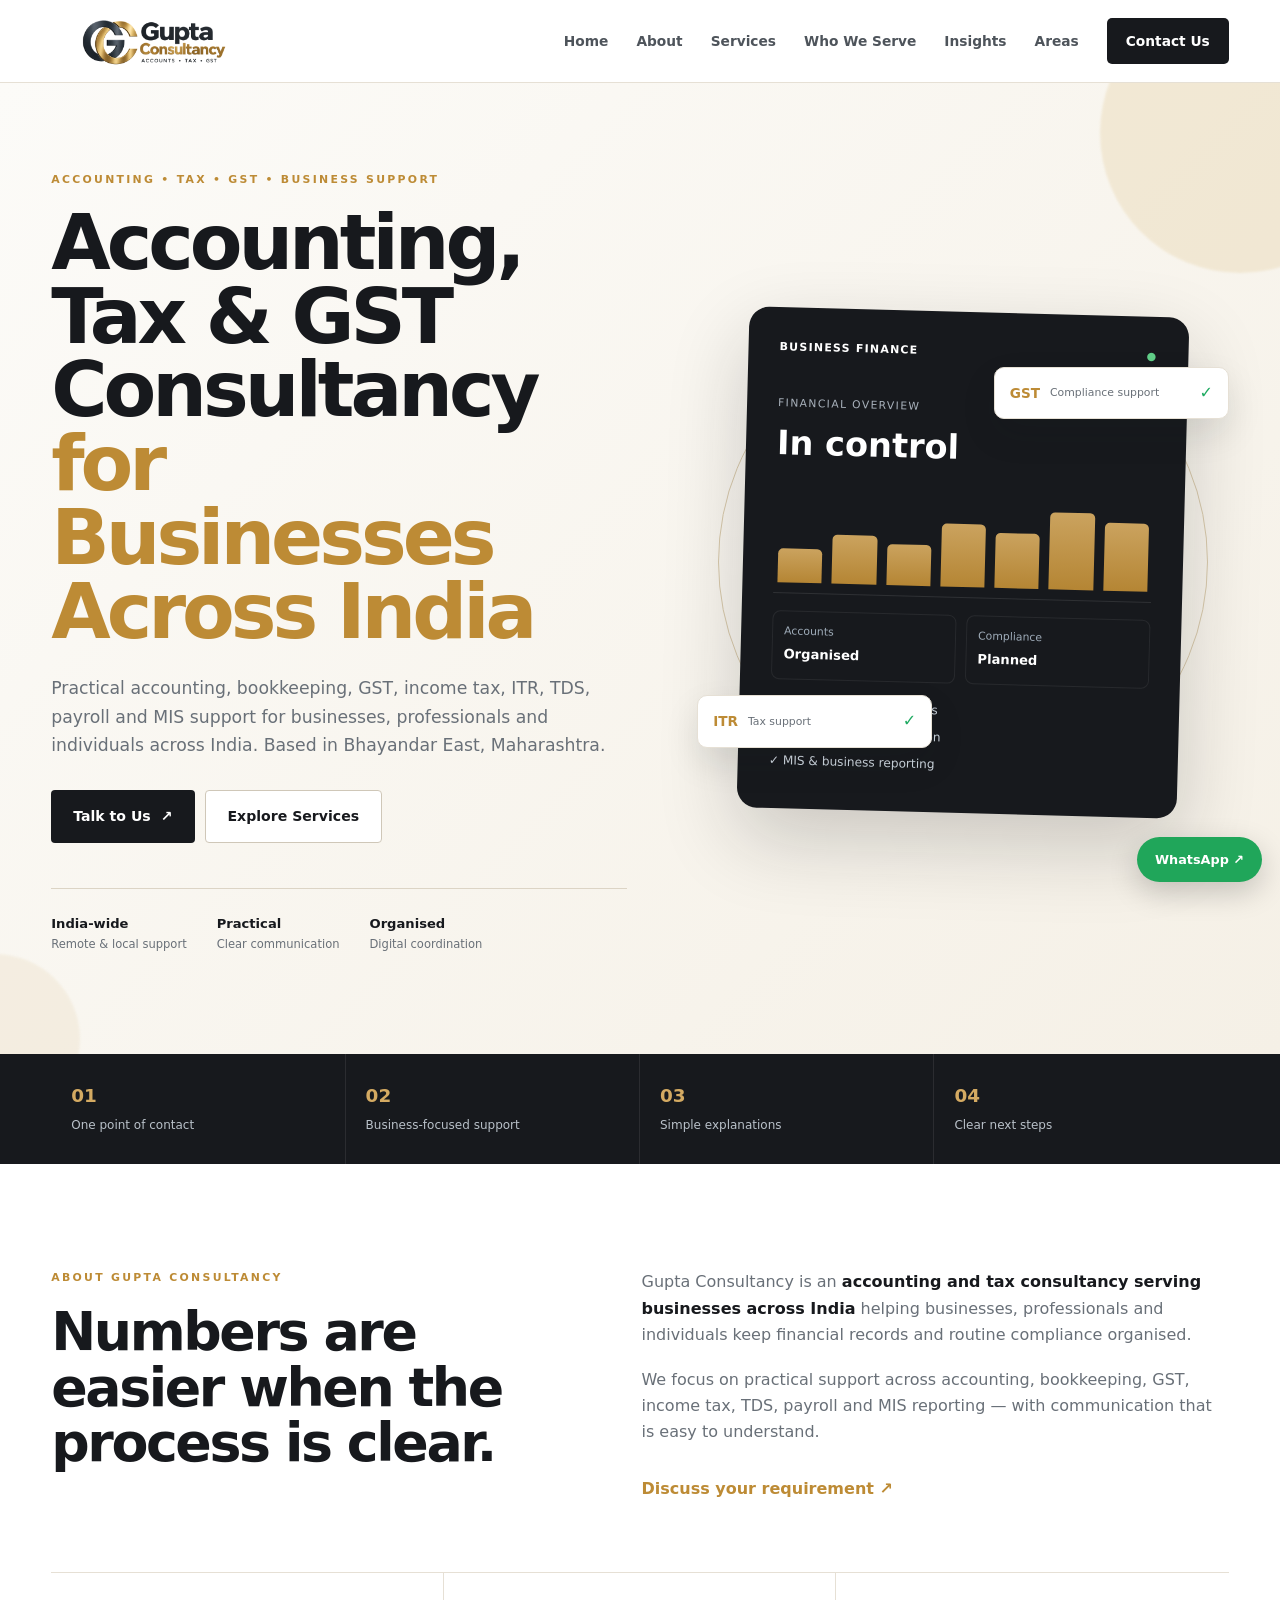
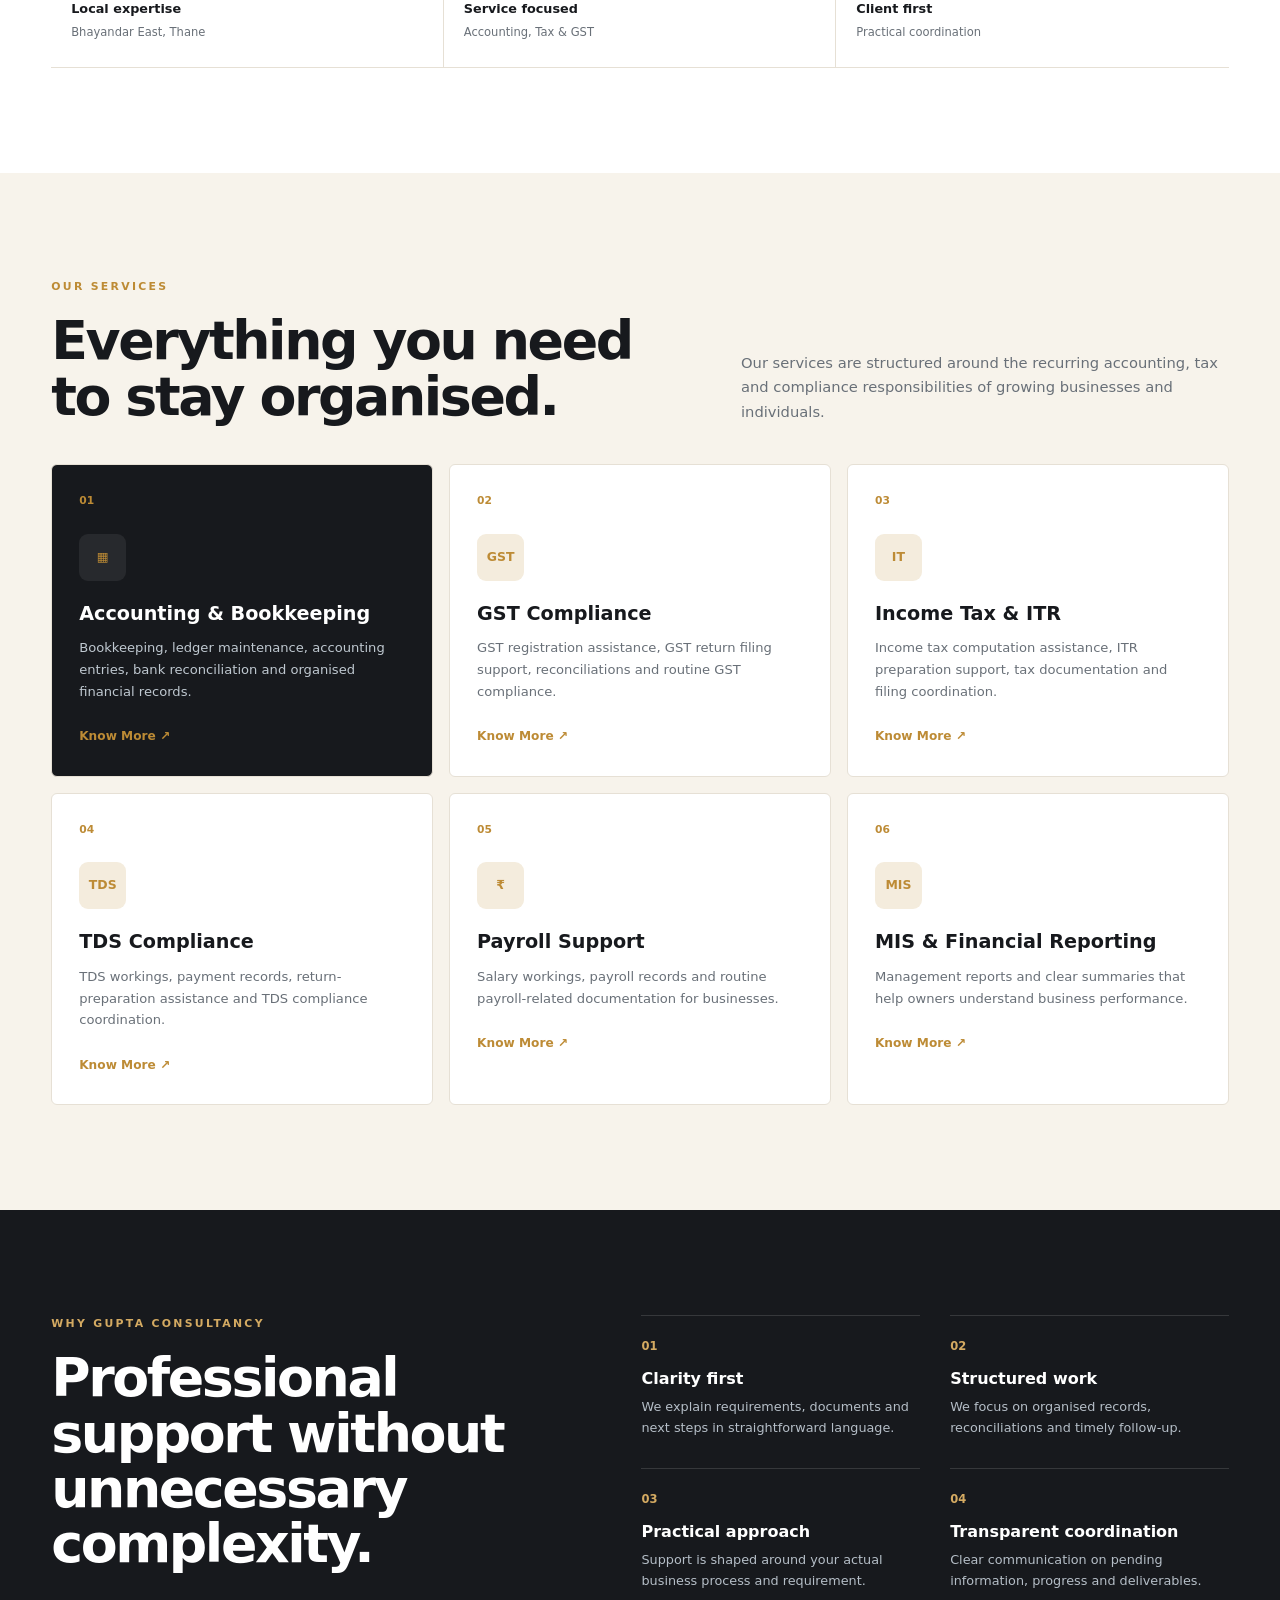
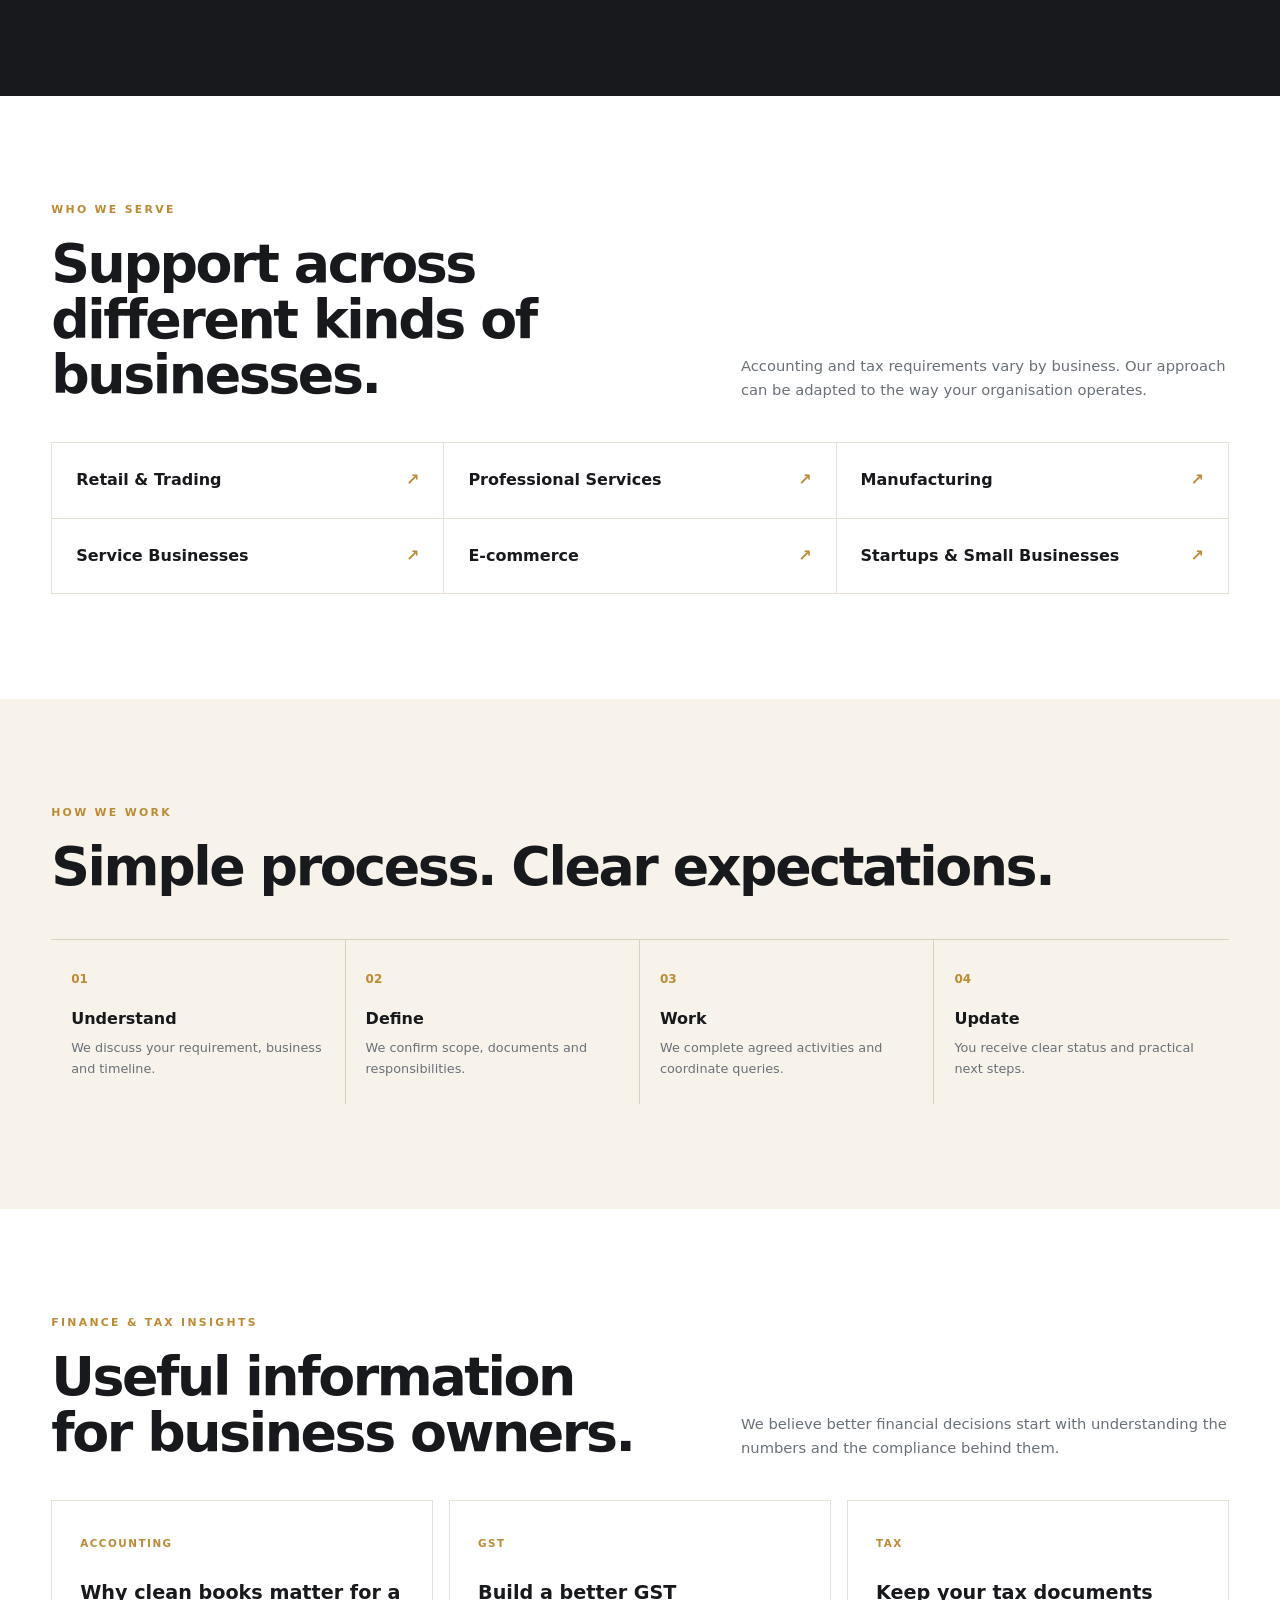
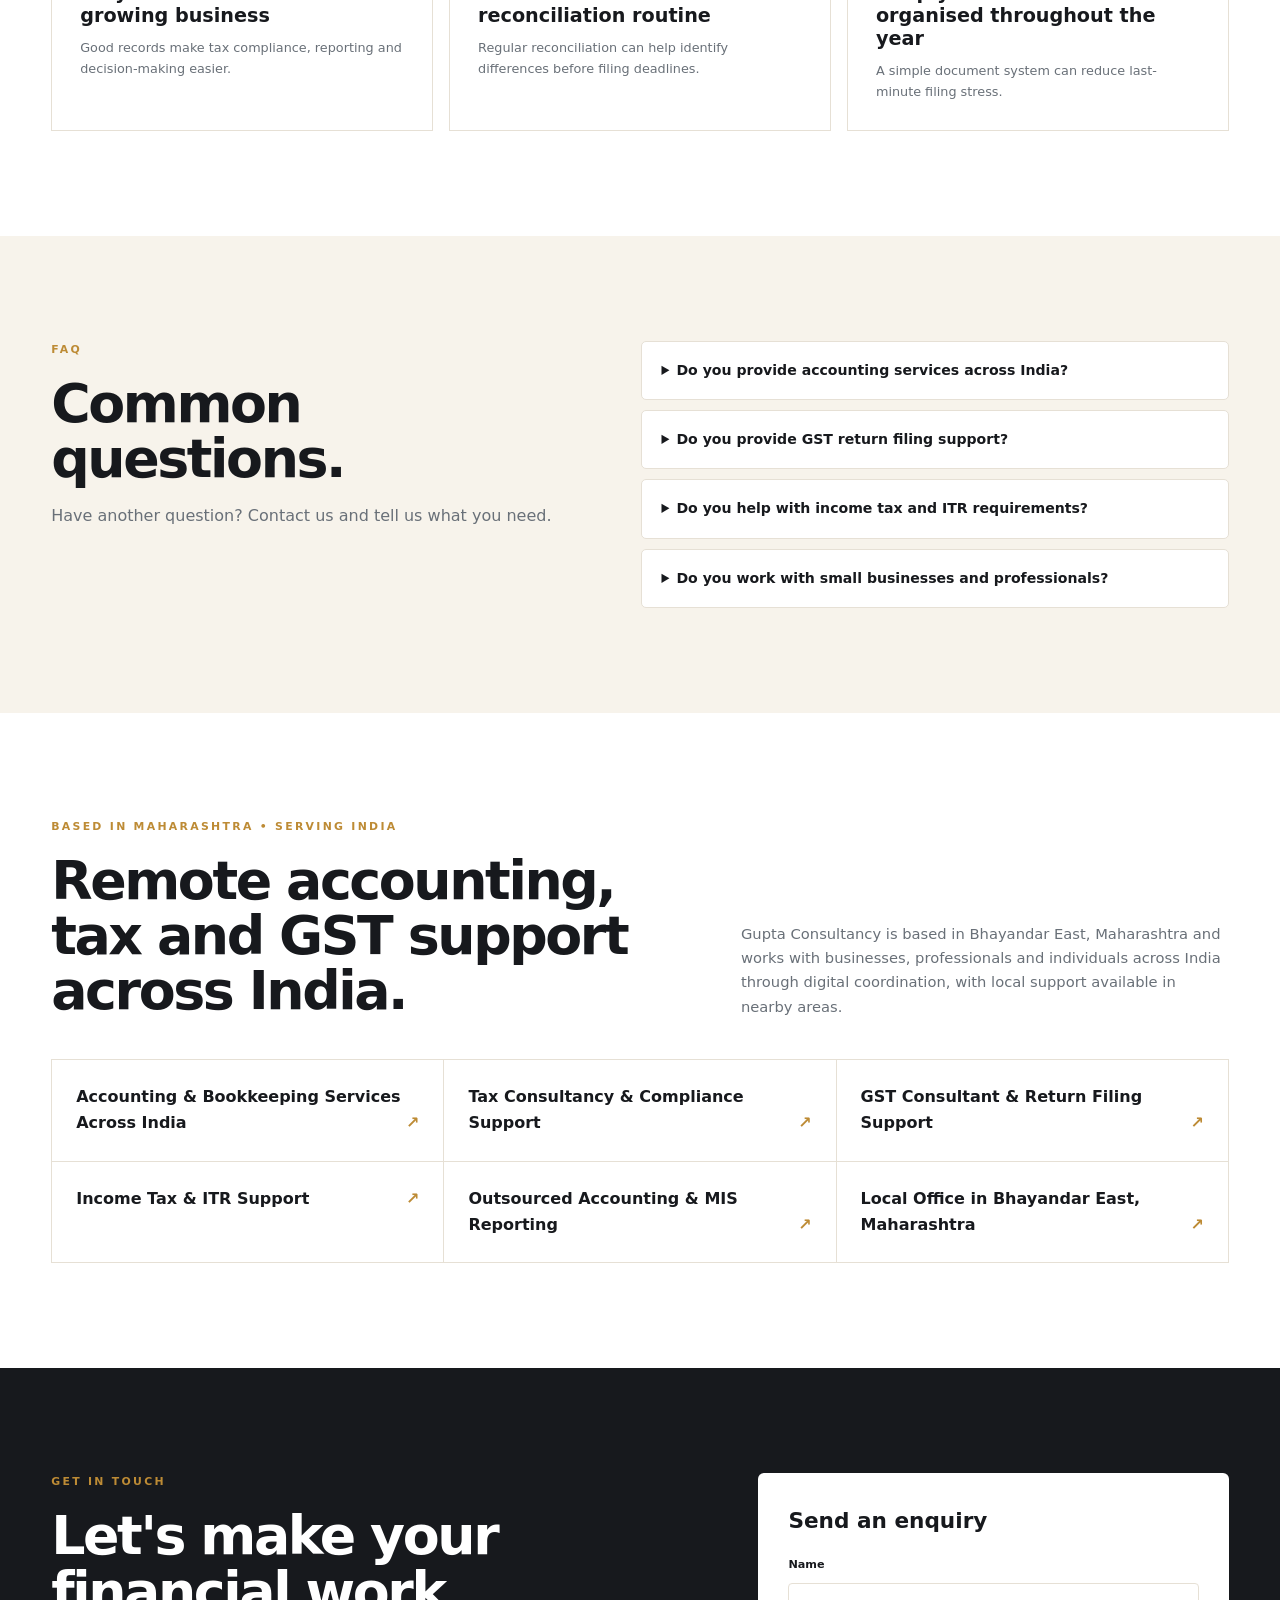
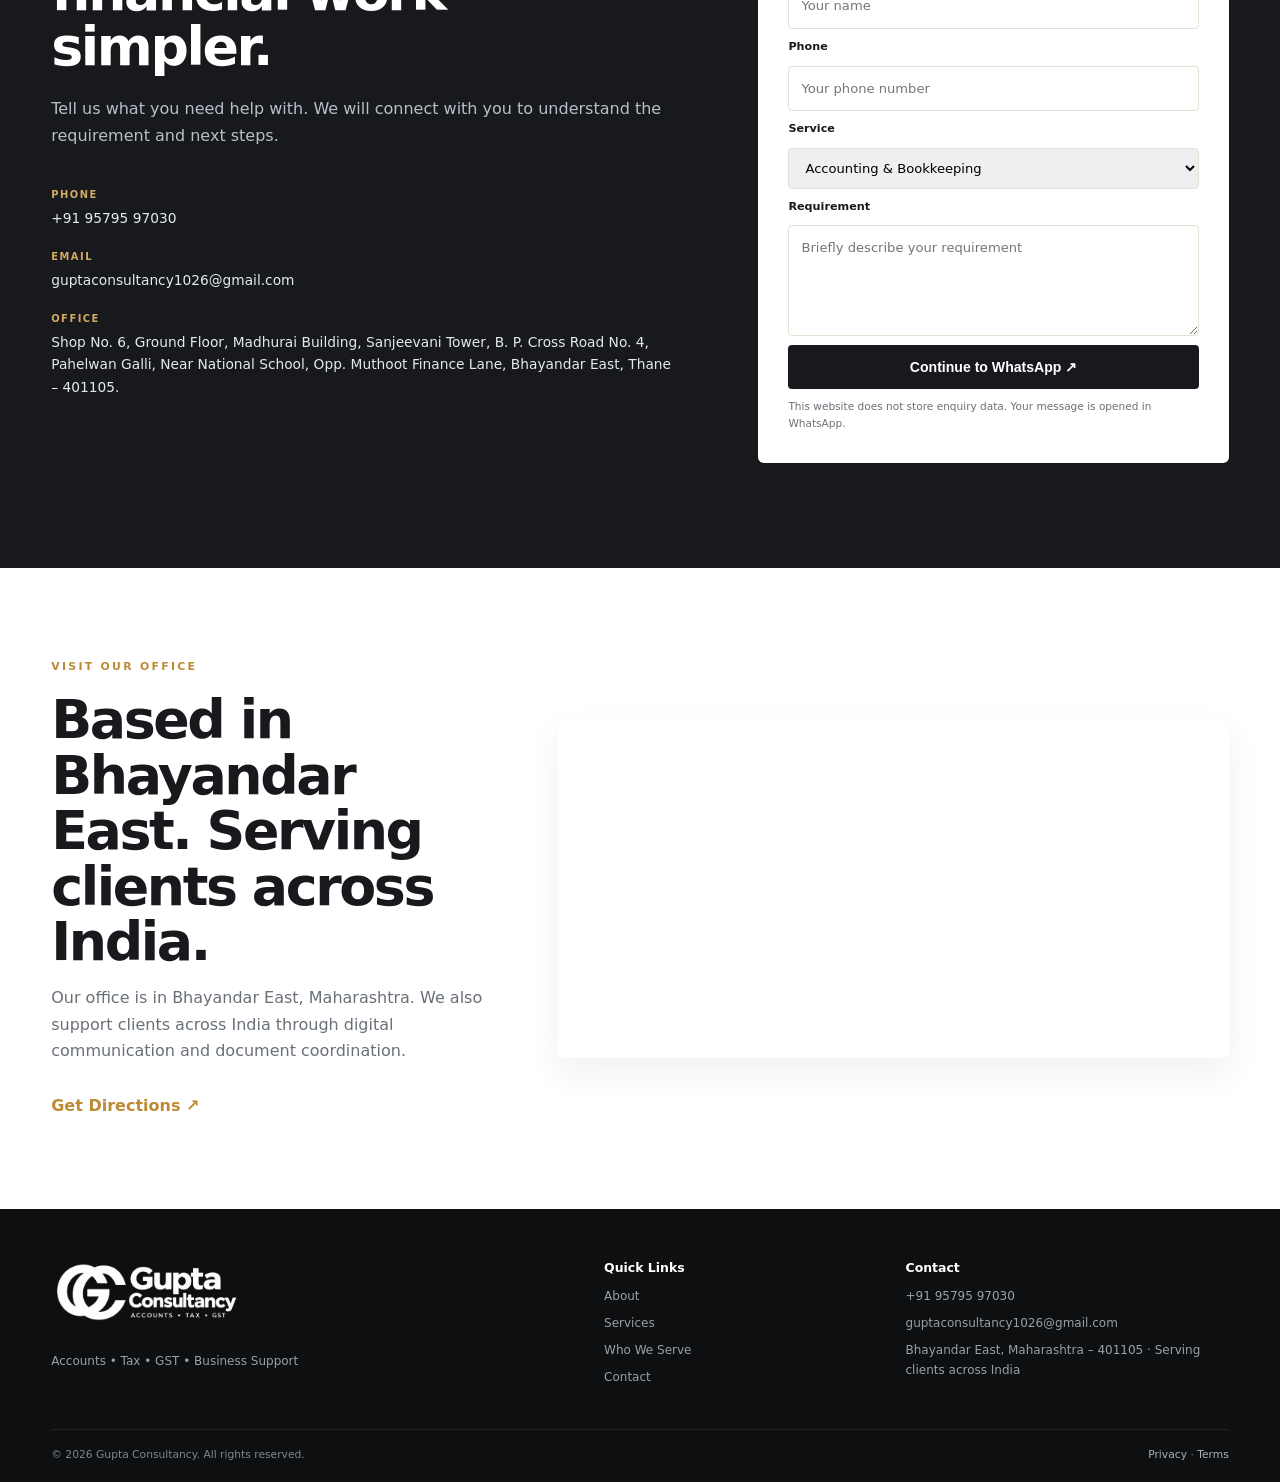
==== commit 61e9462f: "Add files via upload" ====
--- a/index.html
+++ b/index.html
@@ -1,14 +1,191 @@
-<!doctype html><html lang="en"><head><meta charset="utf-8"><meta name="viewport" content="width=device-width,initial-scale=1"><meta name="description" content="Gupta Consultancy provides accounting, tax, GST, TDS, payroll and MIS support in Bhayandar and surrounding areas."><meta name="robots" content="index,follow"><meta property="og:title" content="Gupta Consultancy | Accounts, Tax & GST"><meta property="og:description" content="Practical accounts, tax and compliance support in Bhayandar."><meta name="theme-color" content="#0b1e36"><title>Gupta Consultancy | Accounts, Tax & GST Support</title><link rel="icon" href="favicon.svg"><link rel="stylesheet" href="style.css"></head><body>
-<header><div class="wrap nav"><a class="brand" href="#home"><b class="mark">G</b><span>Gupta <em>Consultancy</em><small>ACCOUNTS • TAX • GST</small></span></a><button class="menu" aria-label="Toggle menu" aria-expanded="false">☰</button><nav><a href="#home">Home</a><a href="#about">About</a><a href="#services">Services</a><a href="#process">Our Process</a><a href="#faq">FAQ</a><a class="navbtn" href="#contact">Contact Us</a></nav></div></header>
-<main><section class="hero" id="home"><div class="wrap hero-grid"><div><p class="eyebrow">ACCOUNTING · TAXATION · BUSINESS SUPPORT</p><h1>Clarity in your numbers.<em> Confidence in your business.</em></h1><p class="lead">Practical accounting and tax support for individuals, professionals and growing businesses in Bhayandar and surrounding areas.</p><a class="btn" href="#contact">Discuss Your Requirement ↗</a><a class="btn alt" href="#services">Explore Services</a><div class="ticks">✓ Clear communication　 ✓ Organised records　 ✓ Practical support</div></div><div class="visual"><div class="float top">GST <b>✓</b></div><div class="panel"><div class="panel-head">BUSINESS OVERVIEW <b>●</b></div><small>FINANCIAL ORGANISATION</small><h2>On track</h2><div class="bar"><i></i></div><div class="metrics"><div>Accounts<strong>Organised</strong></div><div>Compliance<strong>Planned</strong></div></div><p>✓ Books & records</p><p>✓ Tax documentation</p><p>✓ Business reporting</p></div><div class="float bottom">₹ <b>Financial clarity</b></div></div></div></section>
-<section class="strip"><div class="wrap strip-grid"><div><b>01</b>One point of contact</div><div><b>02</b>Business-focused approach</div><div><b>03</b>Simple explanations</div><div><b>04</b>Digital-first coordination</div></div></section>
-<section class="section" id="about"><div class="wrap two"><div><p class="eyebrow">ABOUT GUPTA CONSULTANCY</p><h2>Professional support, in language you understand.</h2></div><div class="muted"><p>Gupta Consultancy is an accounts and tax consultancy based in Bhayandar, Maharashtra. We aim to help individuals, professionals and businesses manage accounting records, tax documentation and routine compliance requirements in an organised way.</p><p>Our approach is straightforward: understand the requirement, agree on the scope, keep information organised and communicate clear next steps.</p><div class="location"><b>⌖　Bhayandar, Maharashtra</b><small>Serving Bhayandar and surrounding areas</small></div></div></div></section>
-<section class="section pale" id="services"><div class="wrap"><p class="eyebrow">WHAT WE DO</p><h2>Support for day-to-day financial responsibilities.</h2><p class="muted intro">Engagements can be tailored to your requirements.</p><div class="cards">
-<article><b>01</b><i>▦</i><h3>Accounting & Bookkeeping</h3><p>Bookkeeping, ledger maintenance, accounting entries, reconciliations and organised records.</p></article><article><b>02</b><i>GST</i><h3>GST Support</h3><p>Registration assistance, return preparation, reconciliation and routine GST compliance support.</p></article><article><b>03</b><i>IT</i><h3>Income Tax Support</h3><p>Tax data collation, computation assistance, return-preparation support and documentation.</p></article><article><b>04</b><i>TDS</i><h3>TDS Compliance</h3><p>TDS workings, payment records, return-preparation assistance and coordination.</p></article><article><b>05</b><i>₹</i><h3>Payroll Support</h3><p>Salary workings, payroll records and routine payroll-related documentation.</p></article><article><b>06</b><i>MIS</i><h3>MIS & Reporting</h3><p>Management reports and clear summaries to help owners understand business performance.</p></article></div><p class="scope">Services are provided within the applicable legal and professional framework. Statutory audits, certifications, attestations and other regulated services are not offered unless lawfully performed by an appropriately authorised independent professional.</p></div></section>
-<section class="section" id="why"><div class="wrap"><p class="eyebrow">WHY GUPTA CONSULTANCY</p><h2>A considered, organised way to manage the details.</h2><div class="four"><div><b>01</b><h3>Clarity first</h3><p>Requirements and deliverables discussed in understandable terms.</p></div><div><b>02</b><h3>Structured records</h3><p>Focus on keeping information and supporting documents organised.</p></div><div><b>03</b><h3>Practical coordination</h3><p>Support shaped around routine business processes and timelines.</p></div><div><b>04</b><h3>Clear updates</h3><p>Updates on progress, pending information and next steps.</p></div></div></div></section>
-<section class="section pale" id="process"><div class="wrap"><p class="eyebrow">OUR PROCESS</p><h2>Simple steps. Clear expectations.</h2><div class="four process"><div><b>01</b><h3>Understand</h3><p>Discuss your requirement and timelines.</p></div><div><b>02</b><h3>Define scope</h3><p>Confirm work, documents and responsibilities.</p></div><div><b>03</b><h3>Work together</h3><p>Complete agreed activities and coordinate queries.</p></div><div><b>04</b><h3>Update</h3><p>Share status and practical next steps.</p></div></div></div></section>
-<section class="section" id="clients"><div class="wrap"><p class="eyebrow">WHO WE SUPPORT</p><h2>Support shaped around your work.</h2><div class="three"><article><i>▤</i><h3>Small Businesses</h3><p>Accounting records, GST support and routine compliance coordination.</p></article><article><i>⌘</i><h3>Professionals</h3><p>Tax documentation, bookkeeping and financial organisation.</p></article><article><i>↗</i><h3>Startups & New Ventures</h3><p>Organised accounting processes as your business takes shape.</p></article></div></div></section>
-<section class="section pale" id="faq"><div class="wrap two"><div><p class="eyebrow">FAQ</p><h2>Common questions.</h2><a class="textlink" href="#contact">Ask us a question →</a></div><div class="faqs"><details><summary>Do you provide monthly accounting support?</summary><p>Monthly support may be arranged based on transaction volume, records and agreed scope.</p></details><details><summary>Can I contact you on WhatsApp?</summary><p>Yes. Use the WhatsApp button or enquiry form once the business number is configured.</p></details><details><summary>Do you work outside Bhayandar?</summary><p>Many routine support activities can be coordinated digitally, subject to the engagement.</p></details><details><summary>Can services be customised?</summary><p>Yes. Scope can be discussed according to requirements, timelines and records.</p></details><details><summary>Do you provide CA audit or certification?</summary><p>Gupta Consultancy is an accounts and tax consultancy, not a CA firm. Services requiring a statutory qualification or authorisation must be performed by a suitably authorised professional.</p></details></div></div></section>
-<section class="contact" id="contact"><div class="wrap contact-grid"><div><p class="eyebrow">GET IN TOUCH</p><h2>Let's discuss what your business needs.</h2><p class="contact-lead">Tell us a little about your requirement and we'll connect to discuss next steps.</p><p class="detail">⌖　<b>Service area</b><br><span>Bhayandar and surrounding areas, Maharashtra</span></p><p class="detail">☎　<b>Call</b><br><a id="phone-link" href="#contact">Add business number before launch</a></p><p class="detail">✉　<b>Email</b><br><a id="email-link" href="#contact">Add business email before launch</a></p></div><form id="enquiry"><h3>Send an enquiry</h3><label for="name">Your name</label><input id="name" required autocomplete="name" placeholder="Name"><label for="phone">Mobile number</label><input id="phone" type="tel" required autocomplete="tel" placeholder="Mobile number"><label for="service">Service required</label><select id="service" required><option value="">Choose a service</option><option>Accounting & Bookkeeping</option><option>GST Support</option><option>Income Tax Support</option><option>TDS Compliance</option><option>Payroll Support</option><option>MIS & Reporting</option><option>Other enquiry</option></select><label for="message">Requirement (optional)</label><textarea id="message" rows="4" placeholder="Briefly describe your requirement"></textarea><button class="btn" type="submit">Continue to WhatsApp ↗</button><small>WhatsApp opens with a pre-filled message. This static site does not store enquiry data.</small></form></div></section>
-<section class="map-section"><div class="wrap map-grid"><div><p class="eyebrow">SERVICE AREA</p><h2>Local understanding. Flexible coordination.</h2><p class="muted">Serving Bhayandar and surrounding areas. This map shows the general area, not a confirmed office address.</p><a class="textlink" target="_blank" rel="noopener" href="https://www.google.com/maps/search/?api=1&query=Bhayandar%2C%20Maharashtra">View Bhayandar on Google Maps ↗</a></div><iframe title="General map of Bhayandar, Maharashtra" loading="lazy" src="https://www.google.com/maps?q=Bhayandar%2C%20Maharashtra&output=embed" referrerpolicy="no-referrer-when-downgrade" allowfullscreen></iframe></div></section></main>
-<a class="whatsapp" id="wa" href="#contact">WhatsApp ↗</a><footer><div class="wrap foot"><div><b>Gupta Consultancy</b><small>Accounts · Tax · GST · Business Support</small><small>Serving Bhayandar and surrounding areas</small></div><div class="footlinks"><a href="#about">About</a><a href="#services">Services</a><a href="#faq">FAQ</a><a href="privacy.html">Privacy</a><a href="terms.html">Terms</a></div><div><b>Contact</b><small id="footemail">guptaconsultancy1026@gmail.com</small></div></div><div class="wrap copyright">© <span id="year"></span> Gupta Consultancy. All rights reserved.</div></footer><script src="script.js"></script></body></html>+<!doctype html>
+<html lang="en">
+<head>
+<meta charset="utf-8">
+<meta name="viewport" content="width=device-width, initial-scale=1">
+<meta name="description" content="Gupta Consultancy provides accounting, bookkeeping, GST, income tax, ITR, TDS, payroll and MIS support for businesses, professionals and individuals across India. Based in Bhayandar East, Maharashtra.">
+<meta name="keywords" content="accounting services India, accounting and bookkeeping services, tax consultancy India, tax consultant India, GST consultant India, GST return filing, GST compliance services, income tax consultant, ITR filing assistance, TDS compliance services, payroll services, MIS and financial reporting, outsourced accounting, business accounting services, small business accounting, startup accounting, accounting services Bhayandar, tax consultancy Bhayandar, GST consultant Bhayandar, accounting services Mira Bhayandar, tax consultant Thane">
+<meta name="robots" content="index, follow, max-image-preview:large, max-snippet:-1, max-video-preview:-1">
+<meta name="author" content="Gupta Consultancy">
+<meta name="geo.region" content="IN-MH">
+<meta name="geo.placename" content="Bhayandar East, Maharashtra, India">
+
+
+<link rel="canonical" href="https://guptaconsultancy.in/">
+<meta property="og:type" content="website">
+<meta property="og:url" content="https://guptaconsultancy.in/">
+<meta property="og:title" content="Gupta Consultancy | Accounting, Tax & GST Consultancy">
+<meta property="og:description" content="Accounting, bookkeeping, GST, income tax, TDS, payroll and MIS support for businesses and professionals across India. Based in Bhayandar East, Maharashtra.">
+<meta property="og:site_name" content="Gupta Consultancy">
+<meta property="og:locale" content="en_IN">
+<meta property="og:image" content="https://guptaconsultancy.in/assets/logo.png">
+<meta property="og:image:alt" content="Gupta Consultancy logo">
+<meta name="twitter:card" content="summary_large_image">
+<meta name="twitter:title" content="Gupta Consultancy | Accounting, Tax & GST Consultancy">
+<meta name="twitter:description" content="Accounting, tax, GST, ITR, TDS, payroll and MIS support for businesses, professionals and individuals across India.">
+<meta name="twitter:image" content="https://guptaconsultancy.in/assets/logo.png">
+<meta name="theme-color" content="#121416">
+<title>Accounting, Tax & GST Consultancy Services in India | Gupta Consultancy</title>
+<link rel="icon" href="assets/logo-mark.png" type="image/png">
+<link rel="stylesheet" href="style.css">
+<script type="application/ld+json">
+{
+  "@context":"https://schema.org",
+  "@graph":[
+    {
+      "@type":"AccountingService",
+      "@id":"https://guptaconsultancy.in/#business",
+      "name":"Gupta Consultancy",
+      "url":"https://guptaconsultancy.in/",
+      "logo":"https://guptaconsultancy.in/assets/logo.png",
+      "image":"https://guptaconsultancy.in/assets/logo.png",
+      "description":"Gupta Consultancy provides accounting, bookkeeping, GST, income tax, ITR, TDS, payroll and MIS support for businesses, professionals and individuals across India, with its office in Bhayandar East, Maharashtra.",
+      "telephone":"+91 95795 97030",
+      "email":"guptaconsultancy1026@gmail.com",
+      "priceRange":"$$",
+      "address":{"@type":"PostalAddress","streetAddress":"Shop No. 6, Ground Floor, Madhurai Building, Sanjeevani Tower, B. P. Cross Road No. 4, Pahelwan Galli, Near National School, Opp. Muthoot Finance Lane","addressLocality":"Bhayandar East","addressRegion":"Maharashtra","postalCode":"401105","addressCountry":"IN"},
+      "areaServed":[
+        {"@type":"Country","name":"India"},
+        {"@type":"AdministrativeArea","name":"Maharashtra"},
+        {"@type":"AdministrativeArea","name":"Thane"},
+        {"@type":"City","name":"Bhayandar"},
+        {"@type":"City","name":"Mira Bhayandar"},
+        {"@type":"Place","name":"Mira Road"}
+      ],
+      "hasOfferCatalog":{"@type":"OfferCatalog","name":"Accounting, Tax and GST Services","itemListElement":[
+        {"@type":"Offer","itemOffered":{"@type":"Service","name":"Accounting and Bookkeeping Services","areaServed":{"@type":"Country","name":"India"}}},
+        {"@type":"Offer","itemOffered":{"@type":"Service","name":"GST Compliance and GST Return Filing Support","areaServed":{"@type":"Country","name":"India"}}},
+        {"@type":"Offer","itemOffered":{"@type":"Service","name":"Income Tax and ITR Support","areaServed":{"@type":"Country","name":"India"}}},
+        {"@type":"Offer","itemOffered":{"@type":"Service","name":"TDS Compliance Services","areaServed":{"@type":"Country","name":"India"}}},
+        {"@type":"Offer","itemOffered":{"@type":"Service","name":"Payroll Services","areaServed":{"@type":"Country","name":"India"}}},
+        {"@type":"Offer","itemOffered":{"@type":"Service","name":"MIS and Financial Reporting","areaServed":{"@type":"Country","name":"India"}}}
+      ]
+      }
+    },
+    {
+      "@type":"WebSite",
+      "@id":"https://guptaconsultancy.in/#website",
+      "url":"https://guptaconsultancy.in/",
+      "name":"Gupta Consultancy",
+      "publisher":{"@id":"https://guptaconsultancy.in/#business"},
+      "inLanguage":"en-IN"
+    },
+    {
+      "@type":"WebPage",
+      "@id":"https://guptaconsultancy.in/#webpage",
+      "url":"https://guptaconsultancy.in/",
+      "name":"Accounting, Tax & GST Consultancy Services in India | Gupta Consultancy",
+      "isPartOf":{"@id":"https://guptaconsultancy.in/#website"},
+      "about":{"@id":"https://guptaconsultancy.in/#business"},
+      "inLanguage":"en-IN"
+    },
+    {
+      "@type":"FAQPage",
+      "@id":"https://guptaconsultancy.in/#faq",
+      "mainEntity":[
+        {"@type":"Question","name":"Do you provide accounting services across India?","acceptedAnswer":{"@type":"Answer","text":"Yes. Gupta Consultancy provides accounting and bookkeeping support to businesses, professionals and individuals across India, with a local office in Bhayandar East, Maharashtra."}},
+        {"@type":"Question","name":"Do you provide GST return filing support?","acceptedAnswer":{"@type":"Answer","text":"Yes. We provide GST compliance and return-preparation support based on the agreed scope."}},
+        {"@type":"Question","name":"Do you help with income tax and ITR requirements?","acceptedAnswer":{"@type":"Answer","text":"Yes. We provide income tax and ITR support, including documentation and return-preparation assistance."}},
+        {"@type":"Question","name":"Do you work with small businesses and professionals?","acceptedAnswer":{"@type":"Answer","text":"Yes. Our services can be tailored for small businesses, professionals, service providers and individuals."}}
+      ]
+    }
+  ]
+}
+</script>
+</head>
+<body>
+<header class="site-header">
+  <div class="container nav">
+    <a href="#home" class="brand"><img src="assets/logo.png" alt="Gupta Consultancy - Accounts, Tax & GST"></a>
+    <button class="menu" aria-label="Open navigation" aria-expanded="false">☰</button>
+    <nav>
+      <a href="#home">Home</a><a href="#about">About</a><a href="#services">Services</a><a href="#industries">Who We Serve</a><a href="#insights">Insights</a><a href="#areas">Areas</a><a href="#contact" class="nav-cta">Contact Us</a>
+    </nav>
+  </div>
+</header>
+
+<main>
+<section class="hero" id="home">
+  <div class="hero-orb orb1"></div><div class="hero-orb orb2"></div>
+  <div class="container hero-grid">
+    <div class="hero-copy">
+      <div class="eyebrow">ACCOUNTING • TAX • GST • BUSINESS SUPPORT</div>
+      <h1>Accounting, Tax & GST Consultancy<br><span>for Businesses Across India</span></h1>
+      <p>Practical accounting, bookkeeping, GST, income tax, ITR, TDS, payroll and MIS support for businesses, professionals and individuals across India. Based in Bhayandar East, Maharashtra.</p>
+      <div class="hero-actions"><a class="btn primary" href="#contact">Talk to Us <span>↗</span></a><a class="btn ghost" href="#services">Explore Services</a></div>
+      <div class="trust-row"><div><strong>India-wide</strong><span>Remote & local support</span></div><div><strong>Practical</strong><span>Clear communication</span></div><div><strong>Organised</strong><span>Digital coordination</span></div></div>
+    </div>
+    <div class="hero-art" aria-label="Financial organisation illustration">
+      <div class="ring ring-a"></div><div class="ring ring-b"></div>
+      <div class="dashboard">
+        <div class="dash-top"><span>BUSINESS FINANCE</span><b>●</b></div>
+        <div class="dash-label">FINANCIAL OVERVIEW</div><div class="dash-title">In control</div>
+        <div class="chart"><i style="height:36%"></i><i style="height:52%"></i><i style="height:44%"></i><i style="height:67%"></i><i style="height:59%"></i><i style="height:82%"></i><i style="height:73%"></i></div>
+        <div class="dash-cards"><div><span>Accounts</span><strong>Organised</strong></div><div><span>Compliance</span><strong>Planned</strong></div></div>
+        <div class="dash-line">✓ Records & reconciliations</div><div class="dash-line">✓ GST & tax documentation</div><div class="dash-line">✓ MIS & business reporting</div>
+      </div>
+      <div class="floating-card card-gst" id="heroFloatA" aria-live="polite"><b>GST</b><span>Compliance support</span><em>✓</em></div>
+      <div class="floating-card card-tax" id="heroFloatB" aria-live="polite"><b>ITR</b><span>Tax support</span><em>✓</em></div>
+    </div>
+  </div>
+</section>
+
+<section class="stats">
+  <div class="container stat-grid"><div><b>01</b><span>One point of contact</span></div><div><b>02</b><span>Business-focused support</span></div><div><b>03</b><span>Simple explanations</span></div><div><b>04</b><span>Clear next steps</span></div></div>
+</section>
+
+<section class="section about" id="about">
+ <div class="container split"><div><div class="eyebrow">ABOUT GUPTA CONSULTANCY</div><h2>Numbers are easier when the process is clear.</h2></div><div class="body-copy"><p>Gupta Consultancy is an <strong>accounting and tax consultancy serving businesses across India</strong> helping businesses, professionals and individuals keep financial records and routine compliance organised.</p><p>We focus on practical support across accounting, bookkeeping, GST, income tax, TDS, payroll and MIS reporting — with communication that is easy to understand.</p><a class="underlink" href="#contact">Discuss your requirement <span>↗</span></a></div></div>
+ <div class="container feature-line"><div><b>Local expertise</b><span>Bhayandar East, Thane</span></div><div><b>Service focused</b><span>Accounting, Tax & GST</span></div><div><b>Client first</b><span>Practical coordination</span></div></div>
+</section>
+
+<section class="section services" id="services">
+ <div class="container"><div class="section-head"><div><div class="eyebrow">OUR SERVICES</div><h2>Everything you need to stay organised.</h2></div><p>Our services are structured around the recurring accounting, tax and compliance responsibilities of growing businesses and individuals.</p></div>
+ <div class="service-grid">
+  <article class="service-card featured"><div class="num">01</div><div class="icon">▦</div><h3>Accounting & Bookkeeping</h3><p>Bookkeeping, ledger maintenance, accounting entries, bank reconciliation and organised financial records.</p><a href="#contact">Know More ↗</a></article>
+  <article class="service-card"><div class="num">02</div><div class="icon">GST</div><h3>GST Compliance</h3><p>GST registration assistance, GST return filing support, reconciliations and routine GST compliance.</p><a href="#contact">Know More ↗</a></article>
+  <article class="service-card"><div class="num">03</div><div class="icon">IT</div><h3>Income Tax & ITR</h3><p>Income tax computation assistance, ITR preparation support, tax documentation and filing coordination.</p><a href="#contact">Know More ↗</a></article>
+  <article class="service-card"><div class="num">04</div><div class="icon">TDS</div><h3>TDS Compliance</h3><p>TDS workings, payment records, return-preparation assistance and TDS compliance coordination.</p><a href="#contact">Know More ↗</a></article>
+  <article class="service-card"><div class="num">05</div><div class="icon">₹</div><h3>Payroll Support</h3><p>Salary workings, payroll records and routine payroll-related documentation for businesses.</p><a href="#contact">Know More ↗</a></article>
+  <article class="service-card"><div class="num">06</div><div class="icon">MIS</div><h3>MIS & Financial Reporting</h3><p>Management reports and clear summaries that help owners understand business performance.</p><a href="#contact">Know More ↗</a></article>
+ </div></div>
+</section>
+
+<section class="section dark-band" id="why"><div class="container split dark-split"><div><div class="eyebrow">WHY GUPTA CONSULTANCY</div><h2>Professional support without unnecessary complexity.</h2></div><div class="why-grid"><div><b>01</b><h3>Clarity first</h3><p>We explain requirements, documents and next steps in straightforward language.</p></div><div><b>02</b><h3>Structured work</h3><p>We focus on organised records, reconciliations and timely follow-up.</p></div><div><b>03</b><h3>Practical approach</h3><p>Support is shaped around your actual business process and requirement.</p></div><div><b>04</b><h3>Transparent coordination</h3><p>Clear communication on pending information, progress and deliverables.</p></div></div></div></section>
+
+<section class="section industries" id="industries">
+ <div class="container"><div class="section-head"><div><div class="eyebrow">WHO WE SERVE</div><h2>Support across different kinds of businesses.</h2></div><p>Accounting and tax requirements vary by business. Our approach can be adapted to the way your organisation operates.</p></div>
+ <div class="industry-grid"><div>Retail & Trading <span>↗</span></div><div>Professional Services <span>↗</span></div><div>Manufacturing <span>↗</span></div><div>Service Businesses <span>↗</span></div><div>E-commerce <span>↗</span></div><div>Startups & Small Businesses <span>↗</span></div></div>
+ </div>
+</section>
+
+<section class="section process"><div class="container"><div class="eyebrow">HOW WE WORK</div><h2>Simple process. Clear expectations.</h2><div class="process-grid"><div><b>01</b><h3>Understand</h3><p>We discuss your requirement, business and timeline.</p></div><div><b>02</b><h3>Define</h3><p>We confirm scope, documents and responsibilities.</p></div><div><b>03</b><h3>Work</h3><p>We complete agreed activities and coordinate queries.</p></div><div><b>04</b><h3>Update</h3><p>You receive clear status and practical next steps.</p></div></div></div></section>
+
+<section class="section insights" id="insights"><div class="container"><div class="section-head"><div><div class="eyebrow">FINANCE & TAX INSIGHTS</div><h2>Useful information for business owners.</h2></div><p>We believe better financial decisions start with understanding the numbers and the compliance behind them.</p></div><div class="insight-grid"><article><span>ACCOUNTING</span><h3>Why clean books matter for a growing business</h3><p>Good records make tax compliance, reporting and decision-making easier.</p></article><article><span>GST</span><h3>Build a better GST reconciliation routine</h3><p>Regular reconciliation can help identify differences before filing deadlines.</p></article><article><span>TAX</span><h3>Keep your tax documents organised throughout the year</h3><p>A simple document system can reduce last-minute filing stress.</p></article></div></div></section>
+
+<section class="section faq"><div class="container split"><div><div class="eyebrow">FAQ</div><h2>Common questions.</h2><p class="muted">Have another question? Contact us and tell us what you need.</p></div><div class="faqs"><details><summary>Do you provide accounting services across India?</summary><p>Yes. Gupta Consultancy provides accounting and bookkeeping support to businesses, professionals and individuals across India, with a local office in Bhayandar East, Maharashtra.</p></details><details><summary>Do you provide GST return filing support?</summary><p>Yes. We provide GST compliance and return-preparation support based on the agreed scope.</p></details><details><summary>Do you help with income tax and ITR requirements?</summary><p>Yes. We provide income tax and ITR support, including documentation and return-preparation assistance.</p></details><details><summary>Do you work with small businesses and professionals?</summary><p>Yes. Our services can be tailored for small businesses, professionals, service providers and individuals.</p></details></div></div></section>
+
+<section class="section local-seo" id="areas">
+  <div class="container">
+    <div class="section-head"><div><div class="eyebrow">BASED IN MAHARASHTRA • SERVING INDIA</div><h2>Remote accounting, tax and GST support across India.</h2></div><p>Gupta Consultancy is based in Bhayandar East, Maharashtra and works with businesses, professionals and individuals across India through digital coordination, with local support available in nearby areas.</p></div>
+    <div class="industry-grid">
+      <div>Accounting & Bookkeeping Services Across India <span>↗</span></div>
+      <div>Tax Consultancy & Compliance Support <span>↗</span></div>
+      <div>GST Consultant & Return Filing Support <span>↗</span></div>
+      <div>Income Tax & ITR Support <span>↗</span></div>
+      <div>Outsourced Accounting & MIS Reporting <span>↗</span></div>
+      <div>Local Office in Bhayandar East, Maharashtra <span>↗</span></div>
+    </div>
+  </div>
+</section>
+
+<section class="contact" id="contact"><div class="container contact-grid"><div><div class="eyebrow">GET IN TOUCH</div><h2>Let's make your financial work simpler.</h2><p>Tell us what you need help with. We will connect with you to understand the requirement and next steps.</p><div class="contact-details"><div><span>PHONE</span><a href="tel:+919579597030">+91 95795 97030</a></div><div><span>EMAIL</span><a href="mailto:guptaconsultancy1026@gmail.com">guptaconsultancy1026@gmail.com</a></div><div><span>OFFICE</span><address>Shop No. 6, Ground Floor, Madhurai Building, Sanjeevani Tower, B. P. Cross Road No. 4, Pahelwan Galli, Near National School, Opp. Muthoot Finance Lane, Bhayandar East, Thane – 401105.</address></div></div></div>
+ <form id="contactForm"><h3>Send an enquiry</h3><label for="name">Name</label><input id="name" name="name" required placeholder="Your name"><label for="phone">Phone</label><input id="phone" name="phone" required placeholder="Your phone number"><label for="service">Service</label><select id="service" name="service"><option>Accounting & Bookkeeping</option><option>GST Compliance</option><option>Income Tax & ITR</option><option>TDS Compliance</option><option>Payroll</option><option>MIS & Reporting</option><option>Other</option></select><label for="message">Requirement</label><textarea id="message" name="message" rows="4" placeholder="Briefly describe your requirement"></textarea><button class="btn primary" type="submit">Continue to WhatsApp ↗</button><small>This website does not store enquiry data. Your message is opened in WhatsApp.</small></form>
+ </div></section>
+
+<section class="location"><div class="container location-grid"><div><div class="eyebrow">VISIT OUR OFFICE</div><h2>Based in Bhayandar East. Serving clients across India.</h2><p>Our office is in Bhayandar East, Maharashtra. We also support clients across India through digital communication and document coordination.</p><a class="underlink" target="_blank" rel="noopener" href="https://www.google.com/maps/search/?api=1&query=Shop%20No.%206%2C%20Ground%20Floor%2C%20Madhurai%20Building%2C%20Sanjeevani%20Tower%2C%20B.%20P.%20Cross%20Road%20No.%204%2C%20Pahelwan%20Galli%2C%20Near%20National%20School%2C%20Opp.%20Muthoot%20Finance%20Lane%2C%20Bhayandar%20East%2C%20Thane%20401105">Get Directions ↗</a></div><iframe title="Gupta Consultancy office location in Bhayandar East" loading="lazy" src="https://www.google.com/maps?q=Shop%20No.%206%2C%20Ground%20Floor%2C%20Madhurai%20Building%2C%20Sanjeevani%20Tower%2C%20B.%20P.%20Cross%20Road%20No.%204%2C%20Pahelwan%20Galli%2C%20Near%20National%20School%2C%20Opp.%20Muthoot%20Finance%20Lane%2C%20Bhayandar%20East%2C%20Thane%20401105&output=embed" referrerpolicy="no-referrer-when-downgrade" allowfullscreen></iframe></div></section>
+</main>
+<a class="whatsapp" href="#contact">WhatsApp ↗</a>
+<footer><div class="container footer-grid"><div><img src="assets/logo.png" class="footer-logo" alt="Gupta Consultancy - Accounting and Tax Consultancy in Bhayandar"><p>Accounts • Tax • GST • Business Support</p></div><div><b>Quick Links</b><a href="#about">About</a><a href="#services">Services</a><a href="#industries">Who We Serve</a><a href="#contact">Contact</a></div><div><b>Contact</b><a href="tel:+919579597030">+91 95795 97030</a><a href="mailto:guptaconsultancy1026@gmail.com">guptaconsultancy1026@gmail.com</a><span>Bhayandar East, Maharashtra – 401105 · Serving clients across India</span></div></div><div class="container footer-bottom"><span>© <span id="year"></span> Gupta Consultancy. All rights reserved.</span><span><a href="privacy.html">Privacy</a> · <a href="terms.html">Terms</a></span></div></footer>
+<script src="script.js"></script>
+</body></html>
--- a/style.css
+++ b/style.css
@@ -1,2 +1,3 @@
-*{box-sizing:border-box}html{scroll-behavior:smooth;scroll-padding-top:85px}body{margin:0;font-family:Inter,Segoe UI,Arial,sans-serif;color:#14243b;line-height:1.6}a{text-decoration:none;color:inherit}:root{--navy:#0b1e36;--blue:#2867d9;--muted:#69788d;--line:#dfe7f1;--pale:#f4f7fb}.wrap{width:min(1140px,92%);margin:auto}header{position:sticky;top:0;z-index:20;background:#fffffff0;backdrop-filter:blur(12px);border-bottom:1px solid var(--line)}.nav{height:74px;display:flex;align-items:center;justify-content:space-between}.brand{display:flex;align-items:center;gap:9px;font-weight:850;line-height:1.1}.mark{display:grid;place-items:center;background:var(--navy);color:white;width:38px;height:38px;border-radius:10px;font-size:1.2rem}.brand em{font-style:normal;color:var(--blue)}.brand small{display:block;font-size:.55rem;letter-spacing:1.4px;color:#7b899b;margin-top:5px}nav{display:flex;align-items:center;gap:23px;color:#53637a;font-size:.88rem}nav a:hover,.textlink:hover{color:var(--blue)}.navbtn{background:var(--navy);color:white!important;padding:10px 15px;border-radius:9px}.menu{display:none;border:0;background:none;font-size:1.5rem;color:var(--navy)}.hero{padding:88px 0 80px;background:radial-gradient(circle at 85% 12%,#dbe9ff,transparent 32%),linear-gradient(135deg,#fbfdff,#edf4fc)}.hero-grid{display:grid;grid-template-columns:1.08fr .92fr;gap:65px;align-items:center}.eyebrow{font-size:.7rem;letter-spacing:2px;font-weight:900;color:var(--blue);margin:0 0 15px}.hero h1{font-size:clamp(2.6rem,5.6vw,4.7rem);letter-spacing:-2.8px;line-height:1.02;margin:0}.hero h1 em{font-style:normal;color:var(--blue)}.lead{font-size:1.08rem;color:var(--muted);margin:22px 0 28px;max-width:620px}.btn{display:inline-block;background:var(--navy);color:white;padding:12px 18px;border-radius:10px;font-weight:800;border:0;cursor:pointer;font:inherit;margin:0 8px 8px 0}.btn.alt{background:white;border:1px solid #cdd8e6;color:var(--navy)}.ticks{font-size:.78rem;color:#53647b;margin-top:18px}.visual{min-height:390px;display:grid;place-items:center;position:relative}.visual:before,.visual:after{content:"";position:absolute;width:350px;height:350px;border:1px solid #c7daf4;border-radius:50%}.visual:after{width:285px;height:285px;border-style:dashed}.panel{position:relative;z-index:1;background:var(--navy);color:white;width:min(385px,94%);padding:27px;border-radius:22px;box-shadow:0 25px 60px #0b1e3630;transform:rotate(1deg)}.panel-head{display:flex;justify-content:space-between;font-size:.75rem;font-weight:850}.panel-head b{color:#5aca83}.panel small{display:block;opacity:.55;margin-top:30px}.panel h2{font-size:1.8rem;margin:0 0 12px}.bar{height:7px;background:#2b415e;border-radius:8px}.bar i{display:block;width:78%;height:100%;background:#70a6ff;border-radius:8px}.metrics{display:grid;grid-template-columns:1fr 1fr;gap:10px;margin:14px 0}.metrics div{background:#ffffff12;padding:12px;border-radius:10px;color:#b9c8da;font-size:.78rem}.metrics strong{display:block;color:white}.panel>p{color:#c7d3e2;font-size:.82rem;margin:5px 0}.float{position:absolute;z-index:2;background:white;padding:10px 14px;border:1px solid var(--line);border-radius:11px;box-shadow:0 10px 25px #0b1e3618;font-size:.78rem}.float b{color:var(--blue)}.top{top:32px;right:0}.bottom{bottom:30px;left:0}.strip{background:var(--navy);color:white}.strip-grid{display:grid;grid-template-columns:repeat(4,1fr)}.strip-grid div{padding:24px 16px;border-right:1px solid #ffffff18;font-size:.78rem;color:#c0ccdb}.strip-grid b{display:block;color:#82b1ff;font-size:1.1rem}.section{padding:92px 0}.pale{background:var(--pale)}.two{display:grid;grid-template-columns:1fr 1fr;gap:80px}.section h2,.contact h2,.map-section h2{font-size:clamp(2rem,4vw,3rem);line-height:1.1;letter-spacing:-1.5px;margin:0}.muted{color:var(--muted)}.muted p{margin:0 0 16px}.location{margin-top:25px;color:var(--navy)}.location small{display:block;color:var(--muted)}.intro{margin:12px 0 35px}.cards{display:grid;grid-template-columns:repeat(3,1fr);gap:17px;margin-top:34px}.cards article,.three article{background:white;border:1px solid var(--line);border-radius:16px;padding:24px;min-height:230px}.cards article>b{color:var(--blue);font-size:.72rem}.cards i,.three i{display:grid;place-items:center;width:44px;height:44px;background:#edf4ff;color:var(--blue);border-radius:11px;font-style:normal;font-weight:900;margin-top:17px}.cards h3,.three h3,.four h3{font-size:1.02rem;margin:14px 0 6px}.cards p,.three p,.four p{color:var(--muted);font-size:.86rem;margin:0}.scope{font-size:.74rem;color:var(--muted);margin-top:23px}.four{display:grid;grid-template-columns:repeat(4,1fr);gap:24px;margin-top:38px}.four>div{border-top:2px solid var(--navy);padding-top:14px}.four b{font-size:.75rem;color:var(--blue)}.three{display:grid;grid-template-columns:repeat(3,1fr);gap:17px;margin-top:32px}.three article{min-height:170px}.three i{margin:0}.faqs{display:grid;gap:10px}.faqs details{background:white;border:1px solid var(--line);border-radius:11px;padding:15px 18px}.faqs summary{font-weight:800;cursor:pointer;font-size:.9rem}.faqs p{color:var(--muted);font-size:.84rem;margin:8px 0 0}.textlink{display:inline-block;color:var(--blue);font-weight:800;margin-top:15px}.contact{background:var(--navy);color:white;padding:90px 0}.contact-grid{display:grid;grid-template-columns:1fr 1fr;gap:70px}.contact-lead{color:#c0ccdb;margin:15px 0 28px}.detail{font-size:.87rem;margin:20px 0;color:#c0ccdb}.detail b{color:white}.detail a{text-decoration:underline;text-underline-offset:3px}.detail span{color:#c0ccdb}.contact form{background:white;color:#14243b;padding:27px;border-radius:18px;display:grid;gap:9px}.contact form h3{font-size:1.3rem;margin:0 0 5px}.contact label{font-size:.77rem;font-weight:800}.contact input,.contact select,.contact textarea{width:100%;padding:11px 12px;border:1px solid var(--line);border-radius:8px;font:inherit;font-size:.87rem}.contact small{font-size:.7rem;color:var(--muted)}.map-section{padding:78px 0}.map-grid{display:grid;grid-template-columns:.85fr 1.15fr;gap:45px;align-items:center}.map-grid iframe{width:100%;height:310px;border:0;border-radius:16px;box-shadow:0 12px 30px #0b1e3610}.whatsapp{position:fixed;right:18px;bottom:18px;background:#20a65a;color:white;padding:12px 16px;border-radius:999px;font-weight:850;z-index:15;box-shadow:0 8px 25px #0003}footer{background:#061428;color:white;padding:28px 0 16px}.foot{display:flex;justify-content:space-between;gap:20px;align-items:flex-start;padding-bottom:20px}.foot>div{display:flex;flex-direction:column}.foot small,.footlinks{font-size:.75rem;color:#9aacc2;margin-top:4px}.footlinks{display:flex;gap:15px;flex-wrap:wrap}.copyright{border-top:1px solid #ffffff18;padding-top:12px;font-size:.7rem;color:#91a3bb}.legal{max-width:850px}.legal h1{font-size:clamp(2.4rem,5vw,3.5rem);line-height:1.1;letter-spacing:-2px;margin:0 0 16px}.legal h2{font-size:1.3rem;letter-spacing:-.3px;margin:27px 0 7px}.legal p{color:var(--muted);margin:12px 0}.legal-note{padding:13px 15px;background:var(--pale);border-left:3px solid var(--blue);font-size:.83rem}
-@media(max-width:880px){.menu{display:block}nav{display:none;position:absolute;top:74px;left:0;right:0;background:white;padding:18px 4%;flex-direction:column;align-items:flex-start;border-bottom:1px solid var(--line)}nav.open{display:flex}.hero-grid,.two,.contact-grid,.map-grid{grid-template-columns:1fr;gap:38px}.strip-grid{grid-template-columns:1fr 1fr}.cards{grid-template-columns:1fr 1fr}.four{grid-template-columns:1fr 1fr}.map-grid iframe{height:280px}}@media(max-width:560px){.section,.contact{padding:68px 0}.hero{padding:68px 0}.hero h1{letter-spacing:-1.8px}.visual{min-height:330px}.visual:before{width:300px;height:300px}.visual:after{width:245px;height:245px}.strip-grid,.cards,.four,.three{grid-template-columns:1fr}.strip-grid div{padding:15px}.foot{flex-direction:column}.footlinks{gap:12px}}
+:root{--ink:#17191d;--ink2:#25282d;--gold:#bd8b35;--gold2:#d4aa62;--cream:#f7f3eb;--paper:#fff;--muted:#697078;--line:#e6e0d5;--green:#20a65a;--max:1180px}*{box-sizing:border-box}html{scroll-behavior:smooth;scroll-padding-top:88px}body{margin:0;color:var(--ink);font-family:Inter,ui-sans-serif,system-ui,-apple-system,"Segoe UI",Arial,sans-serif;line-height:1.65;background:#fff}a{color:inherit;text-decoration:none}.container{width:min(var(--max),92%);margin:auto}.site-header{position:sticky;top:0;z-index:50;background:rgba(255,255,255,.94);backdrop-filter:blur(16px);border-bottom:1px solid var(--line)}.nav{height:82px;display:flex;align-items:center;justify-content:space-between}.brand img{width:205px;max-height:58px;display:block;object-fit:contain}.menu{display:none;border:0;background:transparent;font-size:1.6rem}.site-header nav{display:flex;align-items:center;gap:28px;font-size:.86rem;font-weight:700;color:#4e545b}.site-header nav a:hover{color:var(--gold)}.nav-cta{background:var(--ink);color:#fff!important;padding:12px 19px;border-radius:5px}.hero{position:relative;overflow:hidden;padding:88px 0 100px;background:linear-gradient(135deg,#fcfbf8 0%,#f5f0e6 100%)}.hero-grid{display:grid;grid-template-columns:1.04fr .96fr;gap:70px;align-items:center;position:relative;z-index:2}.eyebrow{font-size:.68rem;letter-spacing:2.3px;font-weight:900;color:var(--gold);margin-bottom:17px}.hero h1{font-size:clamp(3.2rem,6vw,5.9rem);line-height:.96;letter-spacing:-4px;margin:0;max-width:760px}.hero h1 span{color:var(--gold)}.hero-copy>p{font-size:1.08rem;max-width:650px;color:var(--muted);margin:26px 0 30px}.hero-actions{display:flex;gap:10px;flex-wrap:wrap}.btn{border:0;border-radius:4px;padding:14px 22px;font-weight:850;font-size:.88rem;cursor:pointer;display:inline-flex;gap:10px;align-items:center;justify-content:center}.btn.primary{background:var(--ink);color:#fff}.btn.primary:hover{background:#000}.btn.ghost{border:1px solid #cfc7b8;background:#fff;color:var(--ink)}.trust-row{display:flex;gap:30px;margin-top:45px;padding-top:24px;border-top:1px solid #dcd4c5}.trust-row div{display:flex;flex-direction:column}.trust-row strong{font-size:.82rem}.trust-row span{font-size:.72rem;color:var(--muted)}.hero-art{min-height:480px;position:relative;display:grid;place-items:center}.ring{position:absolute;border:1px solid #d7c8aa;border-radius:50%}.ring-a{width:490px;height:490px}.ring-b{width:370px;height:370px;border-style:dashed}.dashboard{width:min(440px,92%);padding:31px;background:var(--ink);color:#fff;border-radius:20px;box-shadow:0 30px 80px rgba(25,25,25,.2);position:relative;z-index:3;transform:rotate(1.5deg)}.dash-top{display:flex;justify-content:space-between;font-size:.69rem;letter-spacing:1.2px;font-weight:900}.dash-top b{color:#61ce88}.dash-label{margin-top:38px;font-size:.67rem;letter-spacing:1.4px;color:#a9b2bc}.dash-title{font-size:2.1rem;font-weight:850;margin:3px 0 18px}.chart{height:105px;display:flex;align-items:flex-end;gap:10px;padding:0 4px 10px;border-bottom:1px solid #ffffff1a}.chart i{flex:1;border-radius:5px 5px 0 0;background:linear-gradient(to top,var(--gold),var(--gold2));opacity:.95}.dash-cards{display:grid;grid-template-columns:1fr 1fr;gap:10px;margin:17px 0}.dash-cards div{background:#fff10;border:1px solid #ffffff12;border-radius:8px;padding:11px}.dash-cards span{display:block;color:#9eabb8;font-size:.68rem}.dash-cards strong{font-size:.82rem}.dash-line{font-size:.76rem;color:#ccd5dd;margin:7px 0}.floating-card{position:absolute;z-index:5;background:#fff;border:1px solid var(--line);box-shadow:0 15px 35px #17191d1a;border-radius:10px;padding:12px 15px;display:grid;grid-template-columns:auto 1fr auto;gap:10px;align-items:center;min-width:235px;transition:opacity .35s ease,transform .35s ease,filter .35s ease}.floating-card b{font-size:.85rem;color:var(--gold);white-space:nowrap}.floating-card span{font-size:.68rem;color:var(--muted);white-space:nowrap}.floating-card em{font-style:normal;color:#1eaa61;font-weight:900}.floating-card.is-changing{opacity:0;transform:translateY(8px) scale(.97);filter:blur(2px)}.card-gst{right:0;top:55px}.card-tax{left:0;bottom:65px}.hero-orb{position:absolute;border-radius:50%;filter:blur(1px);opacity:.45}.orb1{width:280px;height:280px;background:#ead9b5;right:-100px;top:-90px}.orb2{width:170px;height:170px;background:#eee3ce;left:-90px;bottom:-70px}.stats{background:var(--ink);color:#fff}.stat-grid{display:grid;grid-template-columns:repeat(4,1fr)}.stat-grid div{padding:27px 20px;border-right:1px solid #ffffff16}.stat-grid div:last-child{border-right:0}.stat-grid b{display:block;color:var(--gold2);font-size:1.15rem}.stat-grid span{font-size:.75rem;color:#b9c1c9}.section{padding:105px 0}.split{display:grid;grid-template-columns:.92fr 1.08fr;gap:90px}.section h2,.contact h2,.location h2{font-size:clamp(2.3rem,4.2vw,4rem);line-height:1.03;letter-spacing:-2.4px;margin:0}.body-copy{color:var(--muted);font-size:1rem}.body-copy p{margin:0 0 18px}.body-copy strong{color:var(--ink)}.underlink{display:inline-block;color:var(--gold);font-weight:850;margin-top:12px}.feature-line{display:grid;grid-template-columns:repeat(3,1fr);margin-top:70px;border-top:1px solid var(--line);border-bottom:1px solid var(--line)}.feature-line div{padding:25px 20px;border-right:1px solid var(--line)}.feature-line div:last-child{border-right:0}.feature-line b,.feature-line span{display:block}.feature-line b{font-size:.8rem}.feature-line span{font-size:.72rem;color:var(--muted);margin-top:4px}.services{background:var(--cream)}.section-head{display:grid;grid-template-columns:1fr .8fr;gap:80px;align-items:end;margin-bottom:40px}.section-head>p{margin:0;color:var(--muted);font-size:.92rem}.service-grid{display:grid;grid-template-columns:repeat(3,1fr);gap:16px}.service-card{background:#fff;border:1px solid var(--line);padding:27px;border-radius:6px;min-height:285px;transition:.2s}.service-card:hover{transform:translateY(-4px);box-shadow:0 16px 35px #17191d0d}.service-card.featured{background:var(--ink);color:#fff}.service-card .num{font-size:.67rem;color:var(--gold);font-weight:900}.icon{margin-top:24px;width:47px;height:47px;border-radius:9px;background:#f4ecdd;color:var(--gold);display:grid;place-items:center;font-weight:900;font-size:.78rem}.featured .icon{background:#ffffff12}.service-card h3{font-size:1.2rem;margin:17px 0 8px}.service-card p{font-size:.82rem;color:var(--muted);margin:0 0 20px}.featured p{color:#bfc8d0}.service-card a{font-size:.76rem;color:var(--gold);font-weight:850}.dark-band{background:var(--ink);color:#fff}.dark-split{align-items:start}.dark-split .eyebrow{color:var(--gold2)}.why-grid{display:grid;grid-template-columns:1fr 1fr;gap:30px}.why-grid>div{border-top:1px solid #ffffff22;padding-top:16px}.why-grid b{color:var(--gold2);font-size:.72rem}.why-grid h3{margin:7px 0 4px;font-size:1rem}.why-grid p{margin:0;color:#b5bec7;font-size:.8rem}.industries{background:#fff}.industry-grid{display:grid;grid-template-columns:repeat(3,1fr);border-top:1px solid var(--line);border-left:1px solid var(--line)}.industry-grid div{padding:24px;border-right:1px solid var(--line);border-bottom:1px solid var(--line);font-weight:750}.industry-grid span{float:right;color:var(--gold)}.process{background:var(--cream)}.process>div>h2{margin-bottom:45px}.process-grid{display:grid;grid-template-columns:repeat(4,1fr);gap:0;border-top:1px solid #d9d0c0}.process-grid>div{padding:25px 20px;border-right:1px solid #d9d0c0}.process-grid>div:last-child{border-right:0}.process-grid b{color:var(--gold);font-size:.75rem}.process-grid h3{margin:14px 0 5px;font-size:1rem}.process-grid p{margin:0;color:var(--muted);font-size:.8rem}.insights{background:#fff}.insight-grid{display:grid;grid-template-columns:repeat(3,1fr);gap:16px}.insight-grid article{border:1px solid var(--line);padding:28px;min-height:230px}.insight-grid span{font-size:.65rem;font-weight:900;color:var(--gold);letter-spacing:1.5px}.insight-grid h3{font-size:1.2rem;line-height:1.2;margin:25px 0 10px}.insight-grid p{font-size:.8rem;color:var(--muted);margin:0}.faq{background:var(--cream)}.muted{color:var(--muted)}.faqs{display:grid;gap:10px}.faqs details{background:#fff;border:1px solid var(--line);padding:17px 19px;border-radius:5px}.faqs summary{font-weight:800;font-size:.88rem;cursor:pointer}.faqs p{color:var(--muted);font-size:.8rem;margin:9px 0 0}.contact{background:var(--ink);color:#fff;padding:105px 0}.contact-grid{display:grid;grid-template-columns:1fr .75fr;gap:80px}.contact h2{max-width:650px}.contact>div>div>p{color:#b7c0c9;max-width:620px;margin:22px 0}.contact-details{margin-top:38px;display:grid;gap:20px}.contact-details div{display:flex;flex-direction:column}.contact-details span{font-size:.62rem;letter-spacing:1.5px;color:var(--gold2);font-weight:900}.contact-details a,.contact-details address{font-style:normal;color:#e5e9ed;font-size:.86rem;margin-top:3px}.contact form{background:#fff;color:var(--ink);padding:30px;border-radius:6px;display:grid;gap:9px}.contact form h3{margin:0 0 8px;font-size:1.35rem}.contact label{font-size:.7rem;font-weight:800}.contact input,.contact select,.contact textarea{width:100%;border:1px solid var(--line);padding:11px 12px;font:inherit;font-size:.82rem;border-radius:4px}.contact small{color:var(--muted);font-size:.66rem}.location{padding:90px 0;background:#fff}.location-grid{display:grid;grid-template-columns:.8fr 1.2fr;gap:60px;align-items:center}.location-grid p{color:var(--muted);max-width:480px}.location iframe{width:100%;height:340px;border:0;border-radius:5px;box-shadow:0 15px 35px #17191d10}.whatsapp{position:fixed;right:18px;bottom:18px;z-index:60;background:var(--green);color:#fff;border-radius:999px;padding:12px 18px;font-size:.8rem;font-weight:900;box-shadow:0 10px 30px #0003}footer{background:#0d0f11;color:#fff;padding:45px 0 18px}.footer-grid{display:grid;grid-template-columns:1.4fr .7fr .9fr;gap:50px;padding-bottom:35px}.footer-logo{width:190px;filter:grayscale(1) brightness(0) invert(1);margin-bottom:10px}.footer-grid p,.footer-grid span,.footer-grid a{display:block;color:#98a1a9;font-size:.75rem;margin:7px 0}.footer-grid b{font-size:.78rem}.footer-grid a:hover{color:#fff}.footer-bottom{border-top:1px solid #ffffff14;padding-top:16px;display:flex;justify-content:space-between;color:#7f8991;font-size:.67rem}.footer-bottom a{color:#a9b1b8}.legal{padding:80px 0;max-width:820px}.legal h1{font-size:3rem}.legal h2{font-size:1.2rem}.legal p{color:var(--muted)}
+@media(max-width:900px){.site-header nav{display:none;position:absolute;top:82px;left:0;right:0;background:#fff;padding:20px 4%;flex-direction:column;align-items:flex-start;border-bottom:1px solid var(--line)}.site-header nav.open{display:flex}.menu{display:block}.hero-grid,.split,.contact-grid,.location-grid,.section-head{grid-template-columns:1fr;gap:45px}.hero-art{min-height:420px}.stat-grid{grid-template-columns:1fr 1fr}.service-grid,.insight-grid{grid-template-columns:1fr 1fr}.process-grid{grid-template-columns:1fr 1fr}.industry-grid{grid-template-columns:1fr 1fr}.footer-grid{grid-template-columns:1fr 1fr}.why-grid{gap:22px}}
+@media(max-width:560px){.nav{height:72px}.brand img{width:160px}.hero{padding:65px 0}.hero h1{font-size:3.1rem;letter-spacing:-2.4px}.hero-art{min-height:350px}.ring-a{width:320px;height:320px}.ring-b{width:250px;height:250px}.dashboard{padding:22px}.card-gst{right:-4px;top:15px}.card-tax{left:-4px;bottom:25px}.trust-row{gap:16px;flex-wrap:wrap}.stat-grid,.service-grid,.insight-grid,.industry-grid,.process-grid,.footer-grid{grid-template-columns:1fr}.stat-grid div{border-right:0;border-bottom:1px solid #ffffff16}.section,.contact{padding:75px 0}.feature-line{grid-template-columns:1fr}.feature-line div{border-right:0;border-bottom:1px solid var(--line)}.why-grid{grid-template-columns:1fr}.footer-bottom{flex-direction:column;gap:8px}}
